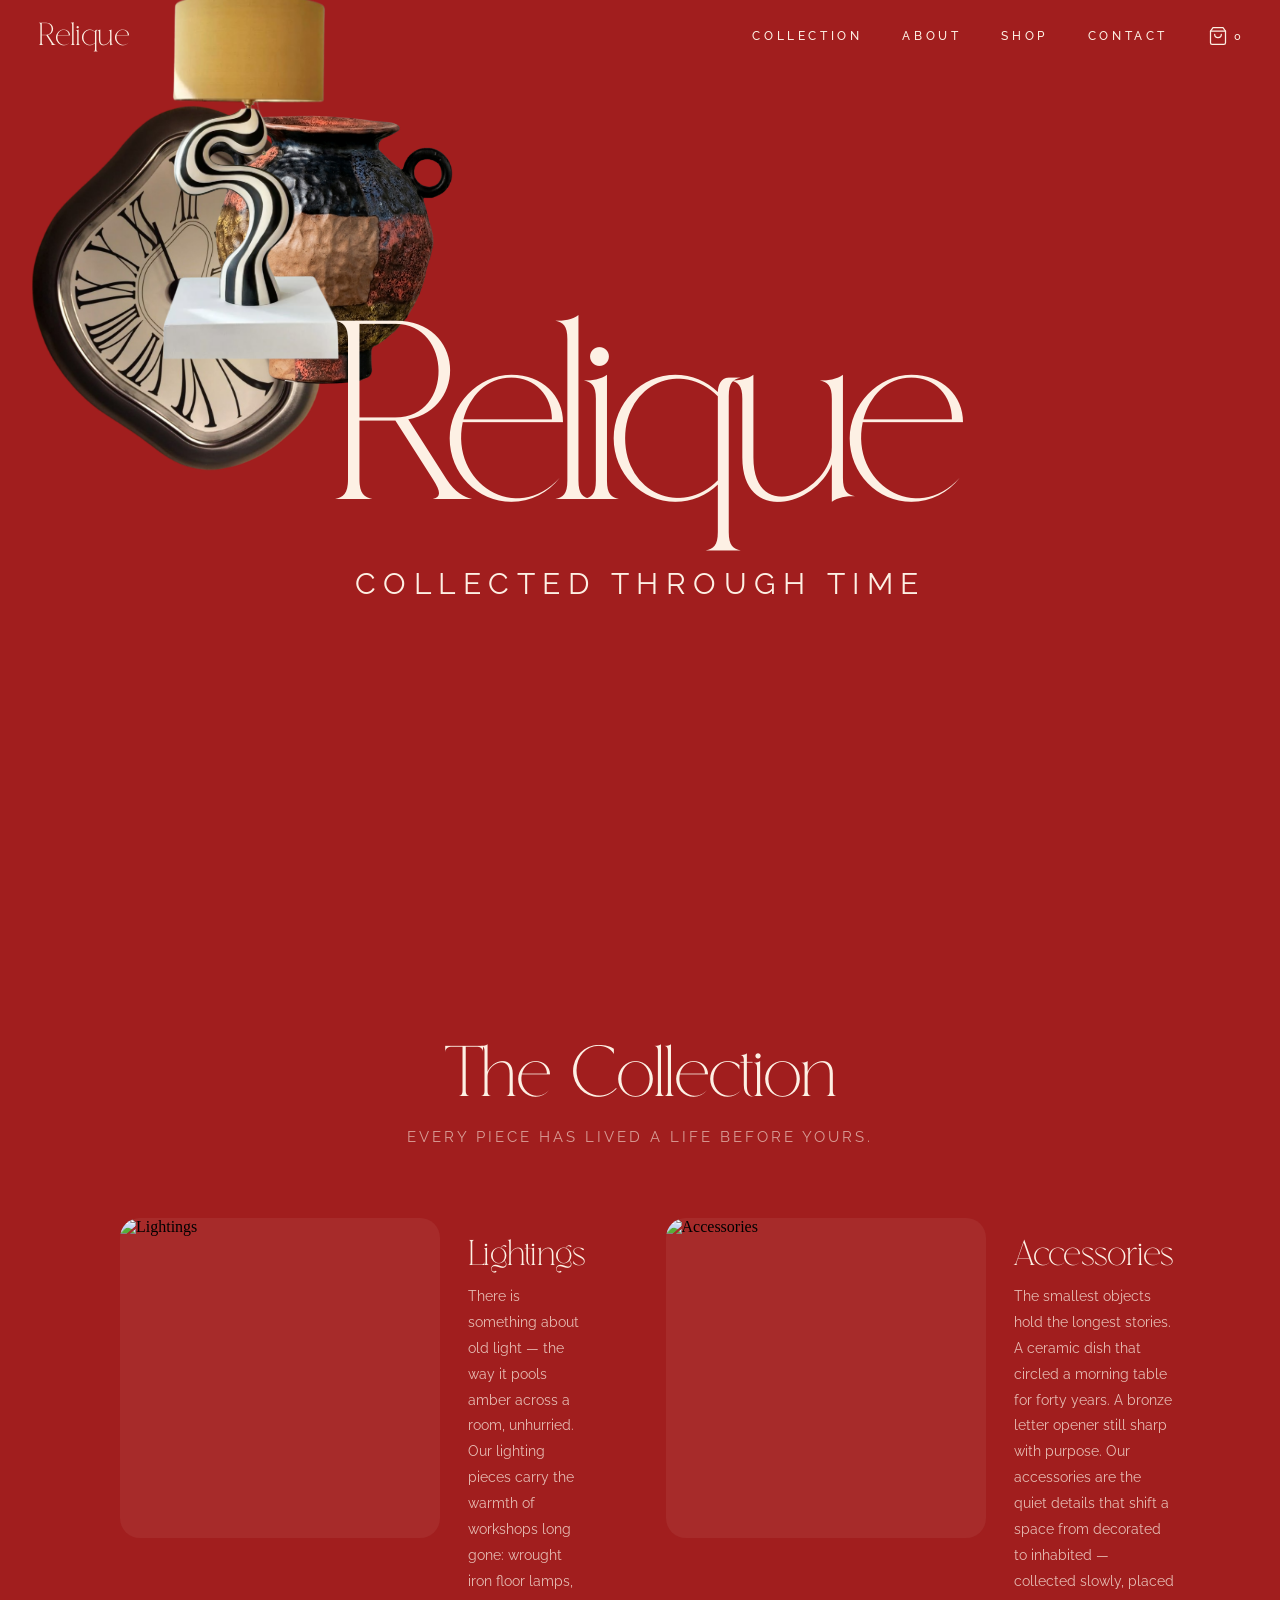
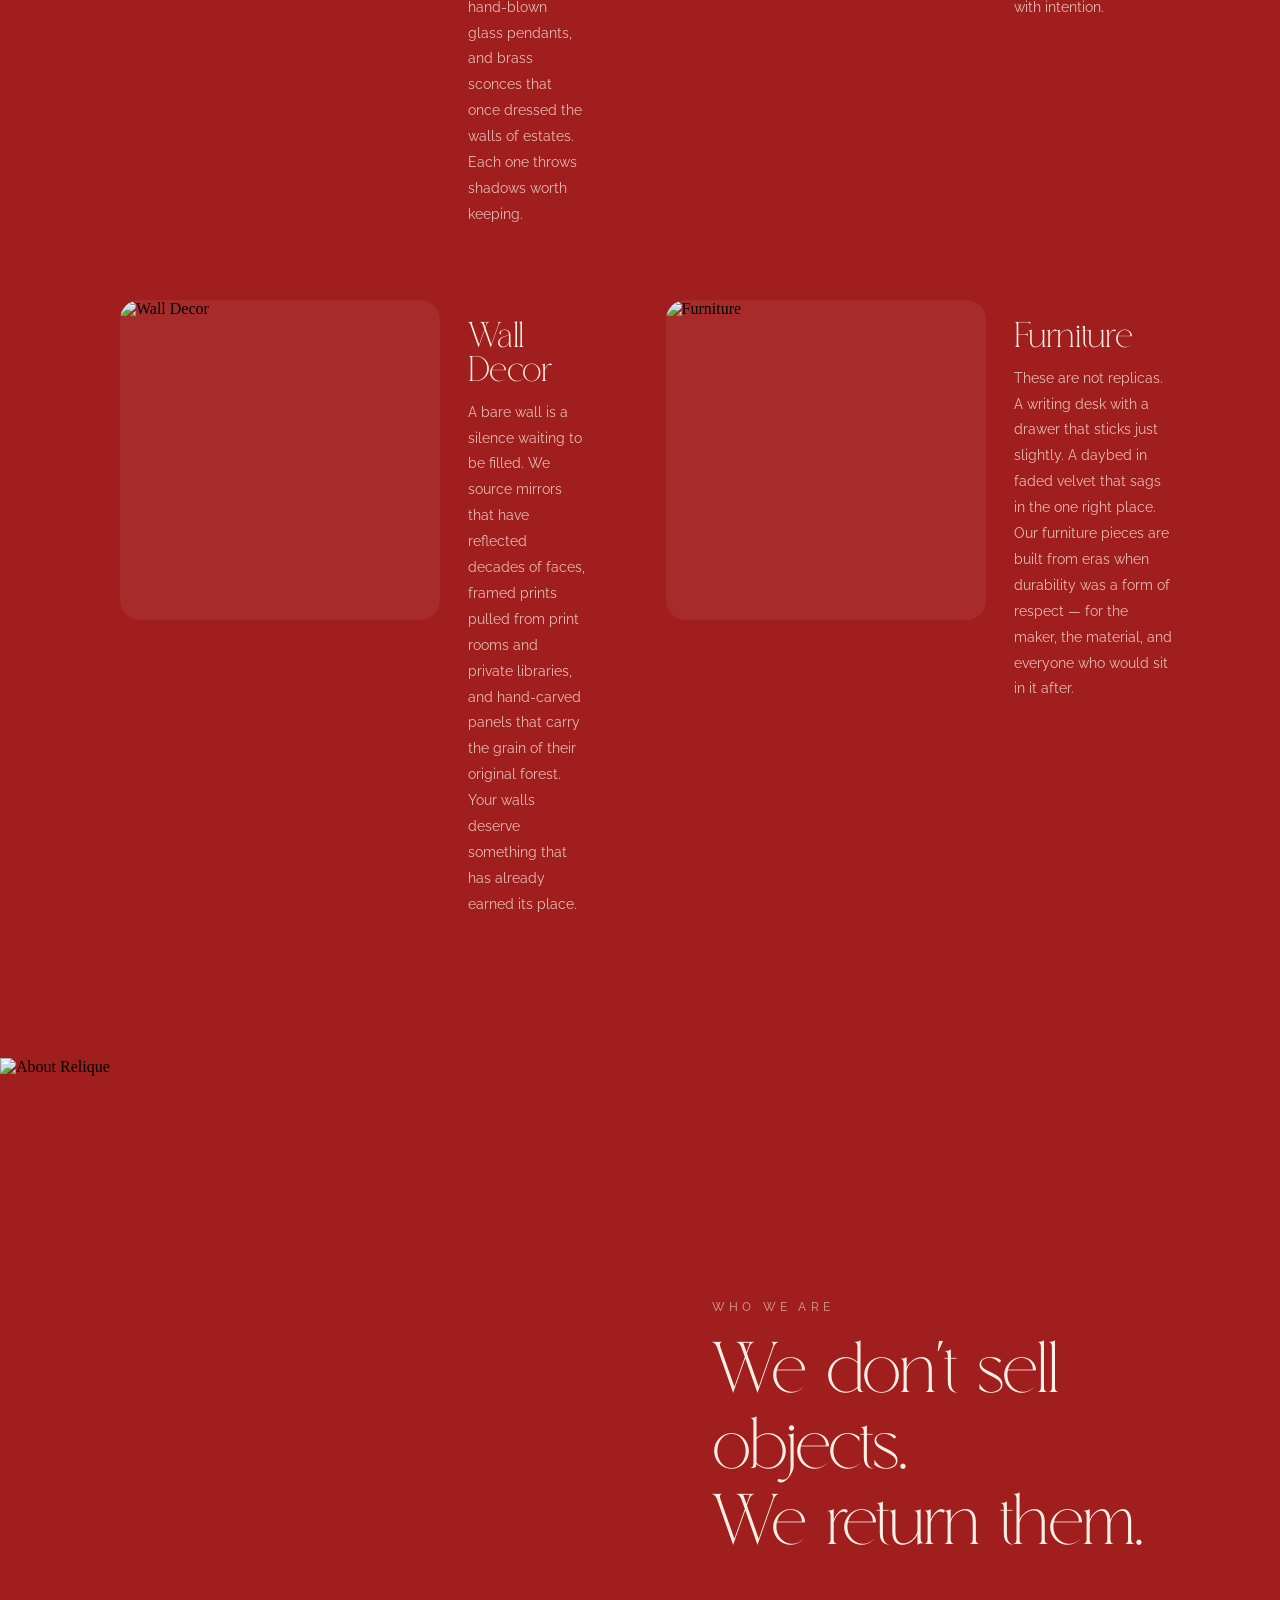
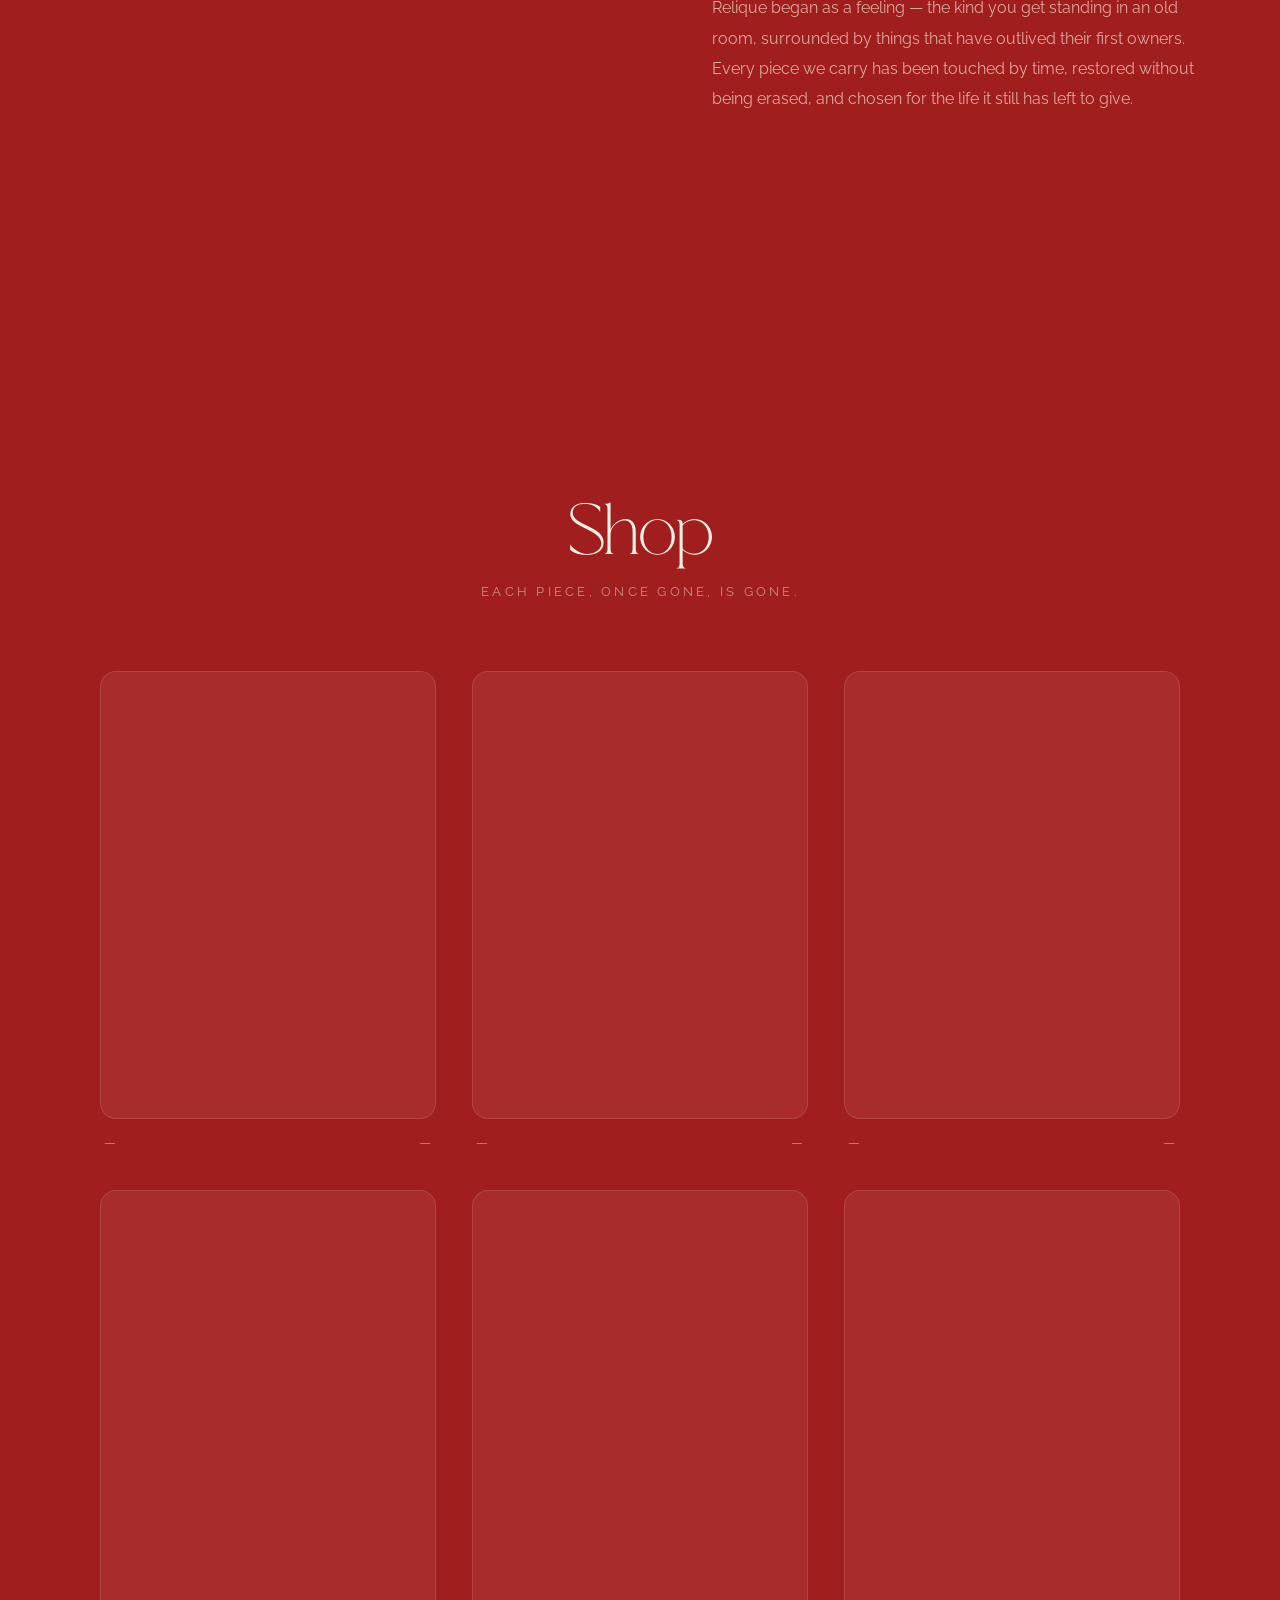
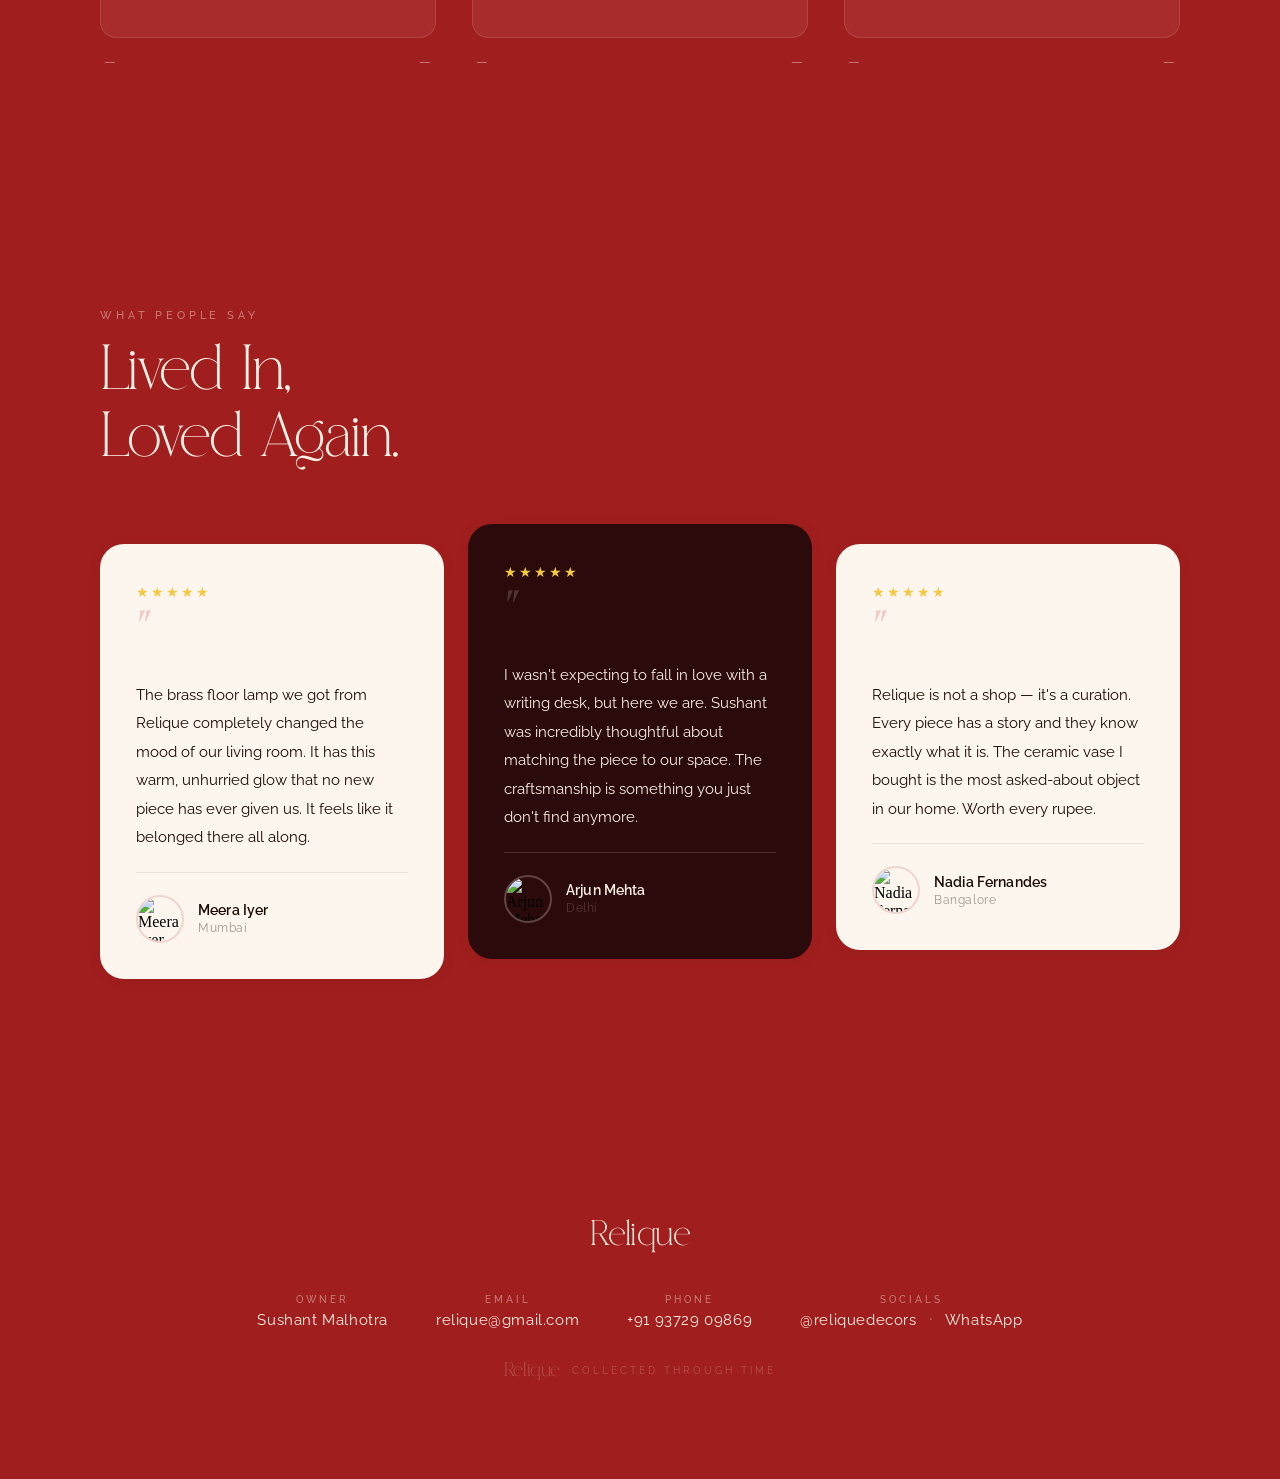
==== decorestore/index.html @ bae40513 "Initial commit of decorestore project Co-Authored-By: Claude Sonnet 5 <noreply@anthropic.com>" ====
<!DOCTYPE html>
<html lang="en">
<head>
  <meta charset="UTF-8">
  <meta name="viewport" content="width=device-width, initial-scale=1.0">
  <title>Relique</title>
  <link href="https://fonts.googleapis.com/css2?family=Raleway:wght@400;500&display=swap" rel="stylesheet">
  <link rel="stylesheet" href="style.css">
  <script>
    history.scrollRestoration = 'manual';
    if (window.location.hash) history.replaceState(null, '', window.location.pathname);
    window.scrollTo(0, 0);
  </script>
</head>
<body>

  <!-- Top Navigation -->
  <nav class="top-nav">
    <a href="#" class="logo">Relique</a>
    <div class="top-nav-links">
      <a href="#collection">Collection</a>
      <a href="#about">About</a>
      <a href="#shop">Shop</a>
      <a href="#contact">Contact</a>
      <button class="cart-btn" aria-label="Shopping cart">
        <svg xmlns="http://www.w3.org/2000/svg" width="20" height="20" viewBox="0 0 24 24" fill="none" stroke="currentColor" stroke-width="1.5" stroke-linecap="round" stroke-linejoin="round">
          <path d="M6 2 3 6v14a2 2 0 0 0 2 2h14a2 2 0 0 0 2-2V6l-3-4Z"/>
          <line x1="3" y1="6" x2="21" y2="6"/>
          <path d="M16 10a4 4 0 0 1-8 0"/>
        </svg>
        <span class="cart-count">0</span>
      </button>
    </div>
  </nav>

  <!-- Hero Section -->
  <section class="hero">
    <div class="brand">
      <div class="brand-name">Relique</div>
      <div class="brand-tagline">Collected Through Time</div>
    </div>

    <img class="item" id="clock" src="mainPageImages/clock.png" alt="Clock" style="width:400px;height:500px;">
    <img class="item" id="vase"  src="mainPageImages/vase.png"  alt="Vase"  style="width:650px;height:500px;">
    <img class="item" id="lamp"  src="mainPageImages/lamp.png"  alt="Lamp"  style="width:500px;height:500px;">
  </section>

  <!-- Collection Section -->
  <section id="collection" class="page-section collection-section">
    <div class="collection-header">
      <h2 class="collection-title">The Collection</h2>
      <p class="collection-sub">Every piece has lived a life before yours.</p>
    </div>
    <div class="collection-grid">

      <div class="category-card">
        <div class="category-img-wrap">
          <img src="https://i.pinimg.com/736x/79/ca/47/79ca47c3e73502b7cc6db01c1757d8ca.jpg " alt="Lightings">
        </div>
        <div class="category-info">
          <h3>Lightings</h3>
          <p>There is something about old light — the way it pools amber across a room, unhurried. Our lighting pieces carry the warmth of workshops long gone: wrought iron floor lamps, hand-blown glass pendants, and brass sconces that once dressed the walls of estates. Each one throws shadows worth keeping.</p>
        </div>
      </div>

      <div class="category-card">
        <div class="category-img-wrap">
          <img src="https://i.pinimg.com/736x/5a/46/32/5a463205676ae23ea298373b213f18f0.jpg" alt="Accessories">
        </div>
        <div class="category-info">
          <h3>Accessories</h3>
          <p>The smallest objects hold the longest stories. A ceramic dish that circled a morning table for forty years. A bronze letter opener still sharp with purpose. Our accessories are the quiet details that shift a space from decorated to inhabited — collected slowly, placed with intention.</p>
        </div>
      </div>

      <div class="category-card">
        <div class="category-img-wrap">
          <img src="https://i.pinimg.com/736x/16/ed/90/16ed903266204a012d22231d94a2f05d.jpg" alt="Wall Decor">
        </div>
        <div class="category-info">
          <h3>Wall Decor</h3>
          <p>A bare wall is a silence waiting to be filled. We source mirrors that have reflected decades of faces, framed prints pulled from print rooms and private libraries, and hand-carved panels that carry the grain of their original forest. Your walls deserve something that has already earned its place.</p>
        </div>
      </div>

      <div class="category-card">
        <div class="category-img-wrap">
          <img src="https://i.pinimg.com/736x/25/96/96/259696c60bc875c3ca4fcd7b3ec6cad7.jpg" alt="Furniture">
        </div>
        <div class="category-info">
          <h3>Furniture</h3>
          <p>These are not replicas. A writing desk with a drawer that sticks just slightly. A daybed in faded velvet that sags in the one right place. Our furniture pieces are built from eras when durability was a form of respect — for the maker, the material, and everyone who would sit in it after.</p>
        </div>
      </div>

    </div>
  </section>

  <!-- About Section -->
  <section id="about" class="page-section about-section">

    <div class="about-hero-img">
      <img src="https://i.pinimg.com/736x/84/92/12/8492121c4b93093a79e20e0bff1d7059.jpg" alt="About Relique">
    </div>

    <div class="about-content">
      <p class="about-eyebrow">Who We Are</p>
      <h2 class="about-headline">We don't sell objects.<br>We return them.</h2>
      <p class="about-body-text">Relique began as a feeling — the kind you get standing in an old room, surrounded by things that have outlived their first owners. Every piece we carry has been touched by time, restored without being erased, and chosen for the life it still has left to give.</p>
    </div>

  </section>
  <!-- Shop Section -->
  <section id="shop" class="page-section shop-section">

    <div class="shop-header">
      <h2 class="shop-title">Shop</h2>
      <p class="shop-sub">Each piece, once gone, is gone.</p>
    </div>

    <div class="shop-grid">
      <div class="shop-card">
        <div class="shop-img-slot"></div>
        <div class="shop-info">
          <span class="shop-item-name">—</span>
          <span class="shop-item-price">—</span>
        </div>
      </div>
      <div class="shop-card">
        <div class="shop-img-slot"></div>
        <div class="shop-info">
          <span class="shop-item-name">—</span>
          <span class="shop-item-price">—</span>
        </div>
      </div>
      <div class="shop-card">
        <div class="shop-img-slot"></div>
        <div class="shop-info">
          <span class="shop-item-name">—</span>
          <span class="shop-item-price">—</span>
        </div>
      </div>
      <div class="shop-card">
        <div class="shop-img-slot"></div>
        <div class="shop-info">
          <span class="shop-item-name">—</span>
          <span class="shop-item-price">—</span>
        </div>
      </div>
      <div class="shop-card">
        <div class="shop-img-slot"></div>
        <div class="shop-info">
          <span class="shop-item-name">—</span>
          <span class="shop-item-price">—</span>
        </div>
      </div>
      <div class="shop-card">
        <div class="shop-img-slot"></div>
        <div class="shop-info">
          <span class="shop-item-name">—</span>
          <span class="shop-item-price">—</span>
        </div>
      </div>
    </div>

  </section>
  <!-- Testimonials Section -->
  <section id="testimonials" class="page-section testimonials-section">

    <div class="testimonials-header">
      <p class="testimonials-eyebrow">What People Say</p>
      <h2 class="testimonials-title">Lived In,<br>Loved Again.</h2>
    </div>

    <div class="testimonials-grid">

      <article class="testimonial-card">
        <div class="testimonial-stars">★★★★★</div>
        <span class="testimonial-mark">"</span>
        <p class="testimonial-quote">The brass floor lamp we got from Relique completely changed the mood of our living room. It has this warm, unhurried glow that no new piece has ever given us. It feels like it belonged there all along.</p>
        <div class="testimonial-author">
          <img class="testimonial-avatar" src="https://i.pravatar.cc/150?img=47" alt="Meera Iyer">
          <div class="testimonial-info">
            <span class="testimonial-name">Meera Iyer</span>
            <span class="testimonial-location">Mumbai</span>
          </div>
        </div>
      </article>

      <article class="testimonial-card testimonial-card--featured">
        <div class="testimonial-stars">★★★★★</div>
        <span class="testimonial-mark">"</span>
        <p class="testimonial-quote">I wasn't expecting to fall in love with a writing desk, but here we are. Sushant was incredibly thoughtful about matching the piece to our space. The craftsmanship is something you just don't find anymore.</p>
        <div class="testimonial-author">
          <img class="testimonial-avatar" src="https://i.pravatar.cc/150?img=12" alt="Arjun Mehta">
          <div class="testimonial-info">
            <span class="testimonial-name">Arjun Mehta</span>
            <span class="testimonial-location">Delhi</span>
          </div>
        </div>
      </article>

      <article class="testimonial-card">
        <div class="testimonial-stars">★★★★★</div>
        <span class="testimonial-mark">"</span>
        <p class="testimonial-quote">Relique is not a shop — it's a curation. Every piece has a story and they know exactly what it is. The ceramic vase I bought is the most asked-about object in our home. Worth every rupee.</p>
        <div class="testimonial-author">
          <img class="testimonial-avatar" src="https://i.pravatar.cc/150?img=32" alt="Nadia Fernandes">
          <div class="testimonial-info">
            <span class="testimonial-name">Nadia Fernandes</span>
            <span class="testimonial-location">Bangalore</span>
          </div>
        </div>
      </article>

    </div>

  </section>

  <!-- Contact Section -->
  <section id="contact" class="page-section contact-section">

    <div class="contact-top">
      <p class="contact-eyebrow">Get in Touch</p>
      <h2 class="contact-headline">Let's find you<br>something enduring.</h2>
    </div>

    <a href="#" class="logo logo--dark">Relique</a>

    <div class="contact-details">

      <div class="contact-block">
        <span class="contact-label">Owner</span>
        <span class="contact-value">Sushant Malhotra</span>
      </div>

      <div class="contact-block">
        <span class="contact-label">Email</span>
        <a class="contact-value contact-link" href="mailto:relique@gmail.com">relique@gmail.com</a>
      </div>

      <div class="contact-block">
        <span class="contact-label">Phone</span>
        <a class="contact-value contact-link" href="tel:+919372909869">+91 93729 09869</a>
      </div>

      <div class="contact-block">
        <span class="contact-label">Socials</span>
        <div class="contact-socials">
          <a class="contact-value contact-link" href="https://instagram.com/reliquedecors" target="_blank">@reliquedecors</a>
          <span class="contact-dot">·</span>
          <a class="contact-value contact-link" href="https://wa.me/9372909869" target="_blank">WhatsApp</a>
        </div>
      </div>

    </div>

    <div class="contact-footer">
      <span class="contact-footer-name">Relique</span>
      <span class="contact-footer-tag">Collected Through Time</span>
    </div>

  </section>

  <script src="https://cdnjs.cloudflare.com/ajax/libs/gsap/3.12.5/gsap.min.js"></script>
  <script src="https://cdnjs.cloudflare.com/ajax/libs/gsap/3.12.5/Draggable.min.js"></script>
  <script src="https://cdnjs.cloudflare.com/ajax/libs/gsap/3.12.5/ScrollTrigger.min.js"></script>
  <script src="script.js"></script>
</body>
</html>
---- decorestore/style.css ----
@font-face {
  font-family: 'Arches';
  src: url('mainPageImages/arches-font/arches.otf') format('opentype');
  font-weight: 100 900;
  font-style: normal;
}

* { margin: 0; padding: 0; box-sizing: border-box; }

/* ── Scrollbar ── */
::-webkit-scrollbar {
  width: 6px;
}

::-webkit-scrollbar-track {
  background: #1a0a02;
}

::-webkit-scrollbar-thumb {
  background: #a11e1e;
  border-radius: 100px;
}

::-webkit-scrollbar-thumb:hover {
  background: #fdf0e4;
}

/* Firefox */
* {
  scrollbar-width: thin;
  scrollbar-color: #a11e1e #1a0a02;
}

body {
  background-color: #a11e1e;
  width: 100vw;
  overflow-x: hidden;
}

/* Hero — full screen, clips the floating PNGs */
.hero {
  position: relative;
  width: 100vw;
  height: 100vh;
  overflow: hidden;
}

.item {
  position: absolute;
  object-fit: cover;
  cursor: grab;
  user-select: none;
  z-index: 1;
}

.item:active { cursor: grabbing; }

.brand {
  position: absolute;
  top: 50%;
  left: 50%;
  transform: translate(-50%, -50%);
  text-align: center;
  pointer-events: none;
  z-index: 9999;
}

.brand-name {
  font-family: 'Arches', serif;
  font-weight: 700;
  font-size: 256px;
  color: #fdf0e4;
  letter-spacing: -0.07em;
  line-height: 1;
}

.brand-tagline {
  font-family: 'Raleway', sans-serif;
  font-weight: 400;
  font-size: 30px;
  color: #fdf0e4;
  letter-spacing: 0.25em;
  text-transform: uppercase;
  margin-top: 10px;
}

/* ── Logo wordmark ── */
.logo {
  font-family: 'Arches', serif;
  font-weight: 400;
  font-size: clamp(22px, 2.5vw, 38px);
  letter-spacing: -0.02em;
  text-decoration: none;
  color: #fdf0e4;
  line-height: 1;
  transition: opacity 0.2s;
}

.logo:hover { opacity: 0.6; }

.logo--dark {
  color: #fdf0e4;
  font-size: clamp(22px, 2.8vw, 40px);
  margin-bottom: 8px;
  display: inline-block;
}

.top-nav {
  position: fixed;
  top: 0;
  left: 0;
  width: 100%;
  display: flex;
  align-items: center;
  justify-content: space-between;
  padding: 20px clamp(20px, 3vw, 52px);
  z-index: 99999;
}

.top-nav-links {
  display: flex;
  align-items: center;
  gap: 40px;
}

.top-nav-links a {
  font-family: 'Raleway', sans-serif;
  font-weight: 500;
  font-size: 12px;
  letter-spacing: 0.3em;
  text-transform: uppercase;
  color: #fdf0e4;
  text-decoration: none;
  transition: opacity 0.2s;
}

.top-nav-links a:hover { opacity: 0.5; }

.cart-btn {
  background: none;
  border: none;
  cursor: pointer;
  color: #fdf0e4;
  display: flex;
  align-items: center;
  gap: 6px;
  padding: 0;
  position: relative;
  transition: opacity 0.2s;
}

.cart-btn:hover { opacity: 0.5; }

.cart-count {
  font-family: 'Raleway', sans-serif;
  font-size: 11px;
  font-weight: 500;
  color: #fdf0e4;
  letter-spacing: 0.05em;
}

.page-section {
  width: 100vw;
  min-height: 100vh;
  background-color: #a11e1e;
}

/* ── Shop ── */
.shop-section {
  padding: 140px 100px 120px;
}

.shop-header {
  text-align: center;
  margin-bottom: 72px;
}

.shop-title {
  font-family: 'Arches', serif;
  font-weight: 400;
  font-size: 72px;
  color: #fdf0e4;
  letter-spacing: -0.03em;
  line-height: 1;
}

.shop-sub {
  font-family: 'Raleway', sans-serif;
  font-weight: 400;
  font-size: 13px;
  letter-spacing: 0.25em;
  text-transform: uppercase;
  color: #fdf0e4;
  opacity: 0.5;
  margin-top: 14px;
}

.shop-grid {
  display: grid;
  grid-template-columns: repeat(3, 1fr);
  gap: 40px 36px;
  max-width: 1200px;
  margin: 0 auto;
}

.shop-card {
  display: flex;
  flex-direction: column;
  gap: 16px;
  cursor: pointer;
}

.shop-img-slot {
  width: 100%;
  aspect-ratio: 3 / 4;
  background-color: rgba(253, 240, 228, 0.07);
  border-radius: 16px;
  border: 1px solid rgba(253, 240, 228, 0.12);
  transition: background-color 0.3s ease;
}

.shop-card:hover .shop-img-slot {
  background-color: rgba(253, 240, 228, 0.12);
}

.shop-info {
  display: flex;
  justify-content: space-between;
  align-items: center;
  padding: 0 4px;
}

.shop-item-name,
.shop-item-price {
  font-family: 'Raleway', sans-serif;
  font-weight: 400;
  font-size: 13px;
  letter-spacing: 0.1em;
  color: #fdf0e4;
  opacity: 0.5;
}

/* ── Testimonials ── */
.testimonials-section {
  padding: 120px 100px 140px;
  background-color: #a11e1e;
}

.testimonials-header {
  margin-bottom: 72px;
}

.testimonials-eyebrow {
  font-family: 'Raleway', sans-serif;
  font-weight: 500;
  font-size: 11px;
  letter-spacing: 0.35em;
  text-transform: uppercase;
  color: #fdf0e4;
  opacity: 0.45;
  margin-bottom: 16px;
}

.testimonials-title {
  font-family: 'Arches', serif;
  font-weight: 400;
  font-size: 64px;
  color: #fdf0e4;
  letter-spacing: -0.03em;
  line-height: 1.05;
}

.testimonials-grid {
  display: grid;
  grid-template-columns: repeat(3, 1fr);
  gap: 24px;
  max-width: 1280px;
  align-items: start;
}

.testimonial-card {
  background: #fdf6ee;
  border-radius: 24px;
  padding: 40px 36px 36px;
  display: flex;
  flex-direction: column;
  gap: 20px;
  position: relative;
  overflow: hidden;
  transition: transform 0.35s ease, box-shadow 0.35s ease;
  box-shadow: 0 2px 16px rgba(26, 10, 2, 0.06);
}

.testimonial-card:hover {
  transform: translateY(-6px);
  box-shadow: 0 16px 40px rgba(26, 10, 2, 0.12);
}

/* Featured center card */
.testimonial-card--featured {
  background: #2a0a0a;
  margin-top: -20px;
}

.testimonial-card--featured .testimonial-mark,
.testimonial-card--featured .testimonial-quote,
.testimonial-card--featured .testimonial-name {
  color: #fdf0e4;
}

.testimonial-card--featured .testimonial-stars {
  color: #f5c842;
}

.testimonial-card--featured .testimonial-location {
  color: rgba(253, 240, 228, 0.5);
}

.testimonial-card--featured .testimonial-author {
  border-top-color: rgba(253, 240, 228, 0.15);
}

.testimonial-card--featured .testimonial-avatar {
  border-color: rgba(253, 240, 228, 0.25);
}

.testimonial-stars {
  font-size: 14px;
  color: #f5c842;
  letter-spacing: 2px;
}

.testimonial-mark {
  font-family: 'Arches', serif;
  font-size: 80px;
  line-height: 0.6;
  color: #a11e1e;
  opacity: 0.18;
  display: block;
  margin-bottom: -8px;
}

.testimonial-quote {
  font-family: 'Raleway', sans-serif;
  font-size: 15px;
  font-weight: 400;
  line-height: 1.9;
  color: #1a0a02;
}

.testimonial-author {
  display: flex;
  align-items: center;
  gap: 14px;
  padding-top: 22px;
  border-top: 1px solid rgba(26, 10, 2, 0.08);
  margin-top: auto;
}

.testimonial-avatar {
  width: 48px;
  height: 48px;
  border-radius: 50%;
  object-fit: cover;
  flex-shrink: 0;
  border: 2px solid rgba(161, 30, 30, 0.15);
}

.testimonial-info {
  display: flex;
  flex-direction: column;
  gap: 3px;
}

.testimonial-name {
  font-family: 'Raleway', sans-serif;
  font-size: 14px;
  font-weight: 600;
  color: #1a0a02;
  letter-spacing: 0.01em;
}

.testimonial-location {
  font-family: 'Raleway', sans-serif;
  font-size: 12px;
  color: #1a0a02;
  opacity: 0.4;
  letter-spacing: 0.05em;
}

/* ── Contact ── */
.contact-section {
  display: flex;
  flex-direction: column;
  align-items: center;
  justify-content: center;
  min-height: 40vh;
  background-color: #a11e1e;
  padding: 60px 40px;
  text-align: center;
  gap: 32px;
}

.contact-top { display: none; }

.contact-details {
  display: flex;
  flex-direction: row;
  gap: 48px;
  flex-wrap: wrap;
  justify-content: center;
  align-items: center;
}

.contact-block {
  display: flex;
  flex-direction: column;
  align-items: center;
  gap: 6px;
}

.contact-label {
  font-family: 'Raleway', sans-serif;
  font-size: 10px;
  font-weight: 500;
  letter-spacing: 0.3em;
  text-transform: uppercase;
  color: #fdf0e4;
  opacity: 0.45;
}

.contact-value {
  font-family: 'Raleway', sans-serif;
  font-size: 15px;
  font-weight: 400;
  color: #fdf0e4;
  letter-spacing: 0.04em;
}

.contact-link {
  text-decoration: none;
  transition: opacity 0.2s;
}

.contact-link:hover { opacity: 0.5; }

.contact-socials {
  display: flex;
  align-items: center;
  gap: 12px;
}

.contact-dot {
  color: #fdf0e4;
  opacity: 0.3;
}

.contact-footer {
  display: flex;
  align-items: center;
  gap: 12px;
  opacity: 0.25;
}

.contact-footer-name {
  font-family: 'Arches', serif;
  font-size: 20px;
  font-weight: 400;
  color: #fdf0e4;
  letter-spacing: -0.02em;
}

.contact-footer-tag {
  font-family: 'Raleway', sans-serif;
  font-size: 10px;
  letter-spacing: 0.3em;
  text-transform: uppercase;
  color: #fdf0e4;
}

/* ── Collection ── */
.collection-section {
  padding: 140px 120px 140px;
}

.collection-header {
  text-align: center;
  margin-bottom: 72px;
}

.collection-title {
  font-family: 'Arches', serif;
  font-weight: 400;
  font-size: 72px;
  color: #fdf0e4;
  letter-spacing: -0.03em;
  line-height: 1;
}

.collection-sub {
  font-family: 'Raleway', sans-serif;
  font-weight: 400;
  font-size: 15px;
  color: #fdf0e4;
  opacity: 0.6;
  letter-spacing: 0.2em;
  text-transform: uppercase;
  margin-top: 16px;
}

.collection-grid {
  display: grid;
  grid-template-columns: 1fr 1fr;
  gap: 72px 80px;
  max-width: 1280px;
  margin: 0 auto;
}

.category-card {
  display: flex;
  flex-direction: row;
  align-items: flex-start;
  gap: 28px;
}

.category-img-wrap {
  width: 320px;
  height: 320px;
  overflow: hidden;
  border-radius: 20px;
  flex-shrink: 0;
  background-color: rgba(253, 240, 228, 0.06);
}

.category-img-wrap img {
  width: 100%;
  height: 100%;
  object-fit: contain;
  display: block;
  transition: transform 0.6s ease;
}

.category-card:hover .category-img-wrap img {
  transform: scale(1.04);
}

.category-info {
  padding-top: 20px;
}

.category-info h3 {
  font-family: 'Arches', serif;
  font-weight: 400;
  font-size: 36px;
  color: #fdf0e4;
  letter-spacing: -0.02em;
  margin-bottom: 12px;
}

.category-info p {
  font-family: 'Raleway', sans-serif;
  font-weight: 400;
  font-size: 14px;
  line-height: 1.85;
  color: #fdf0e4;
  opacity: 0.75;
}

/* ── About ── */
.about-section {
  display: flex;
  flex-direction: row;
  align-items: stretch;
  background-color: #a11e1e;
  min-height: 100vh;
  padding: 0;
}

.about-hero-img {
  width: 50%;
  flex-shrink: 0;
  overflow: hidden;
}

.about-hero-img img {
  width: 100%;
  height: 100%;
  object-fit: contain;
  object-position: center;
  display: block;
}

.about-content {
  flex: 1;
  display: flex;
  flex-direction: column;
  justify-content: center;
  padding: 80px 80px 80px 72px;
}

.about-eyebrow {
  font-family: 'Raleway', sans-serif;
  font-weight: 500;
  font-size: 12px;
  letter-spacing: 0.35em;
  text-transform: uppercase;
  color: #fdf0e4;
  opacity: 0.5;
  margin-bottom: 20px;
}

.about-headline {
  font-family: 'Arches', serif;
  font-weight: 400;
  font-size: 72px;
  color: #fdf0e4;
  letter-spacing: -0.03em;
  line-height: 1.05;
  margin-bottom: 32px;
}

.about-body-text {
  font-family: 'Raleway', sans-serif;
  font-weight: 400;
  font-size: 16px;
  line-height: 1.9;
  color: #fdf0e4;
  opacity: 0.65;
}
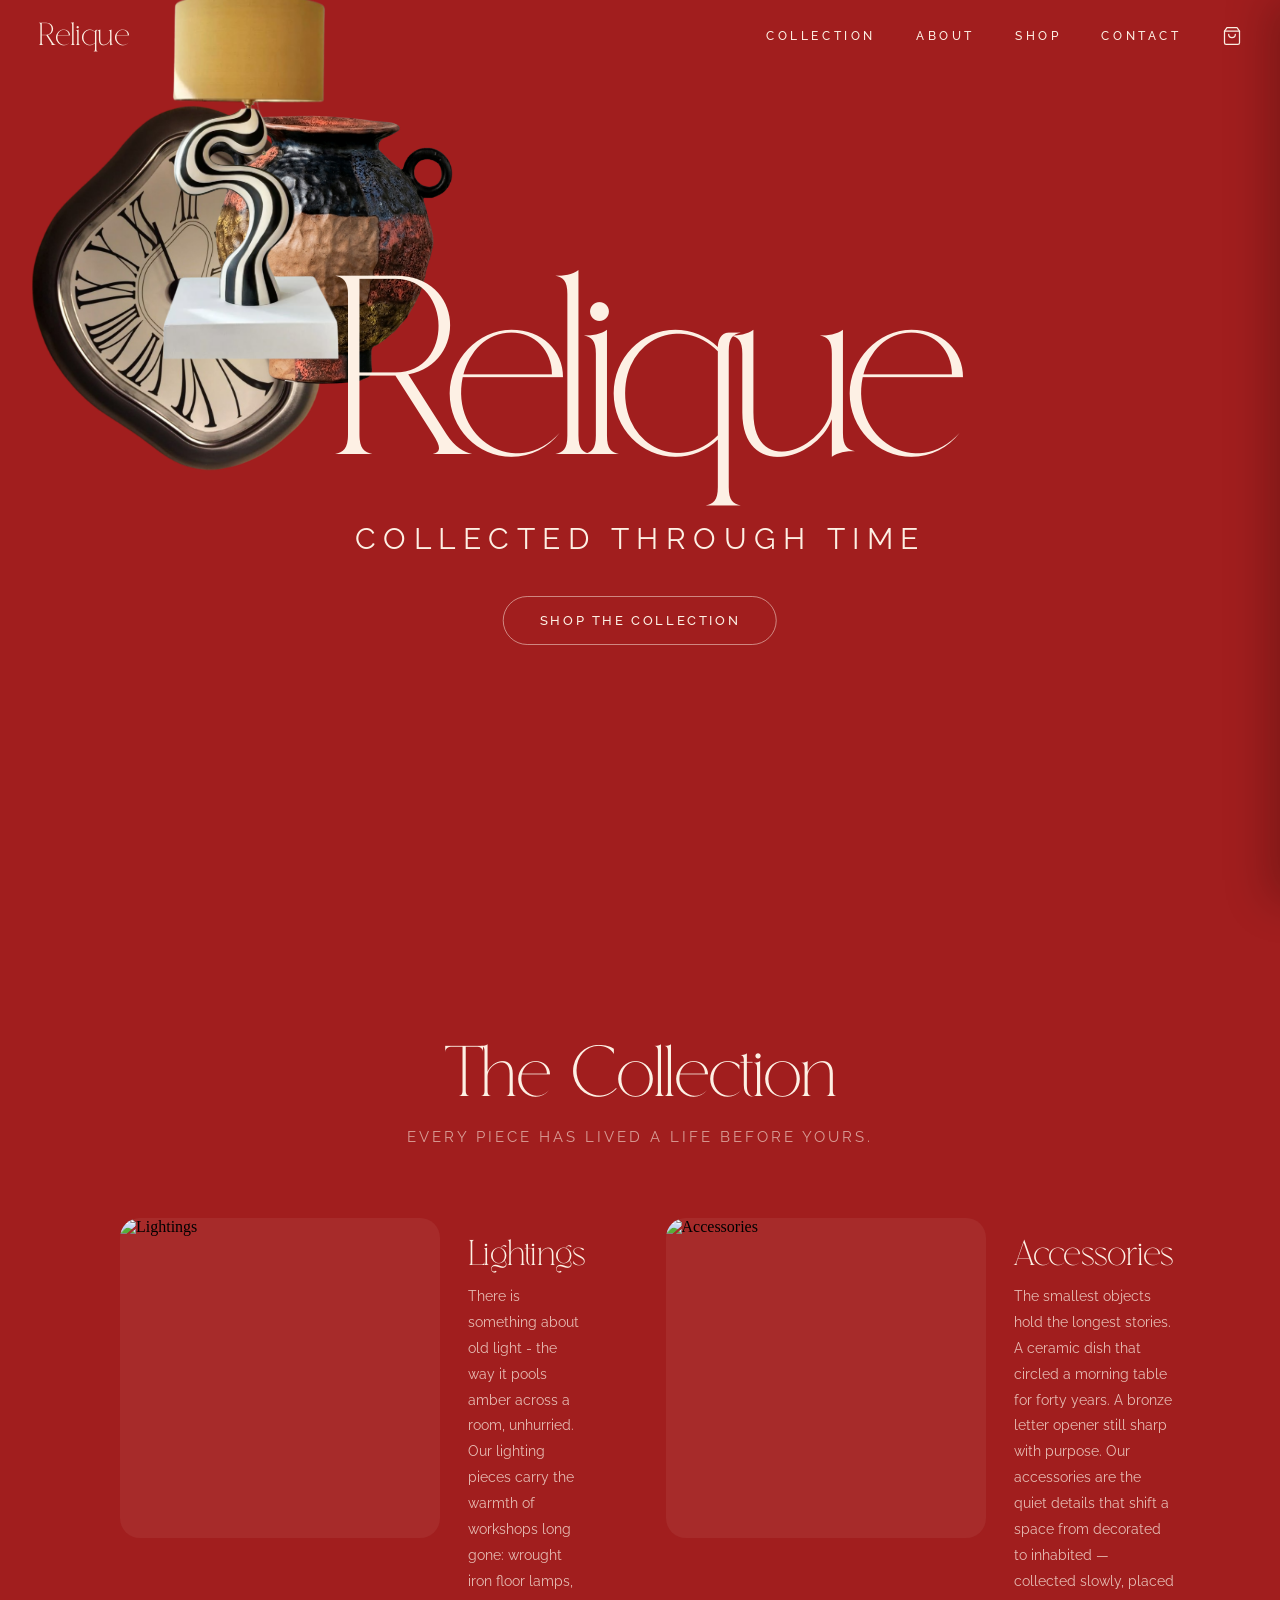
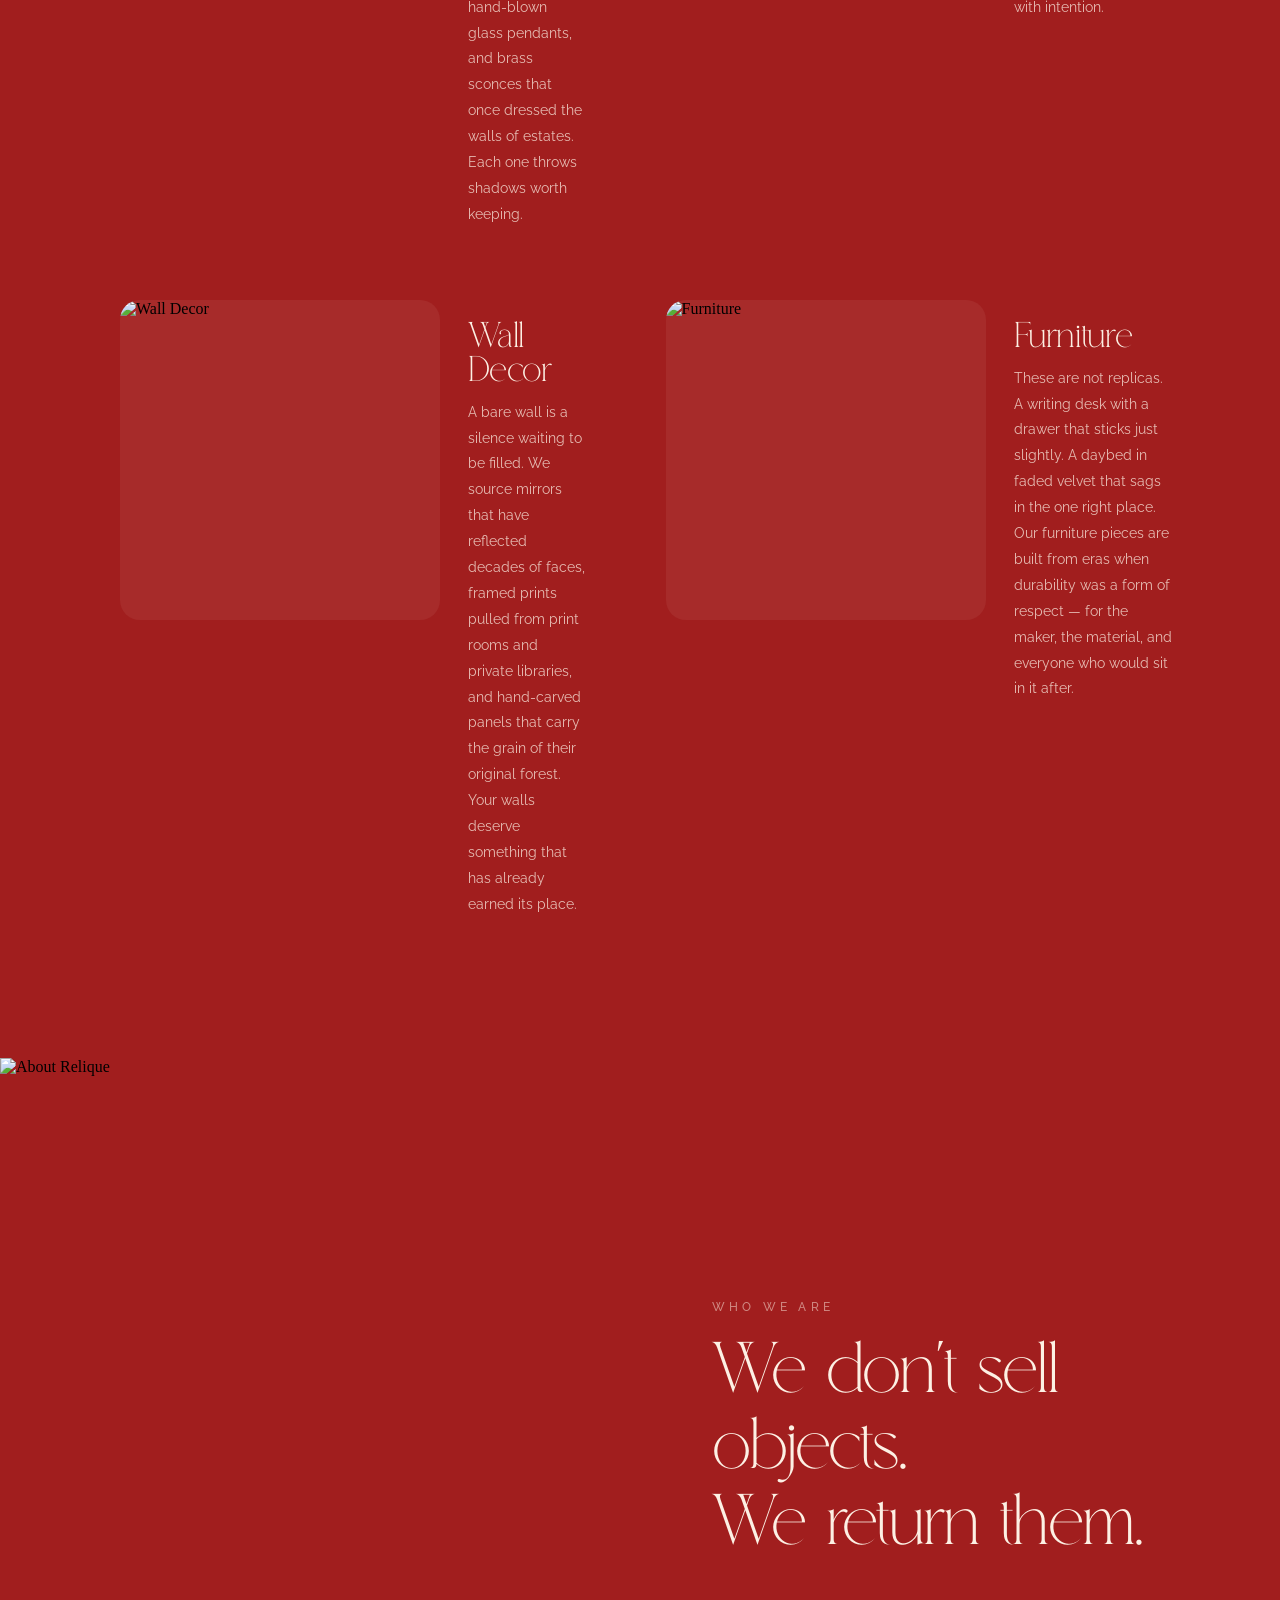
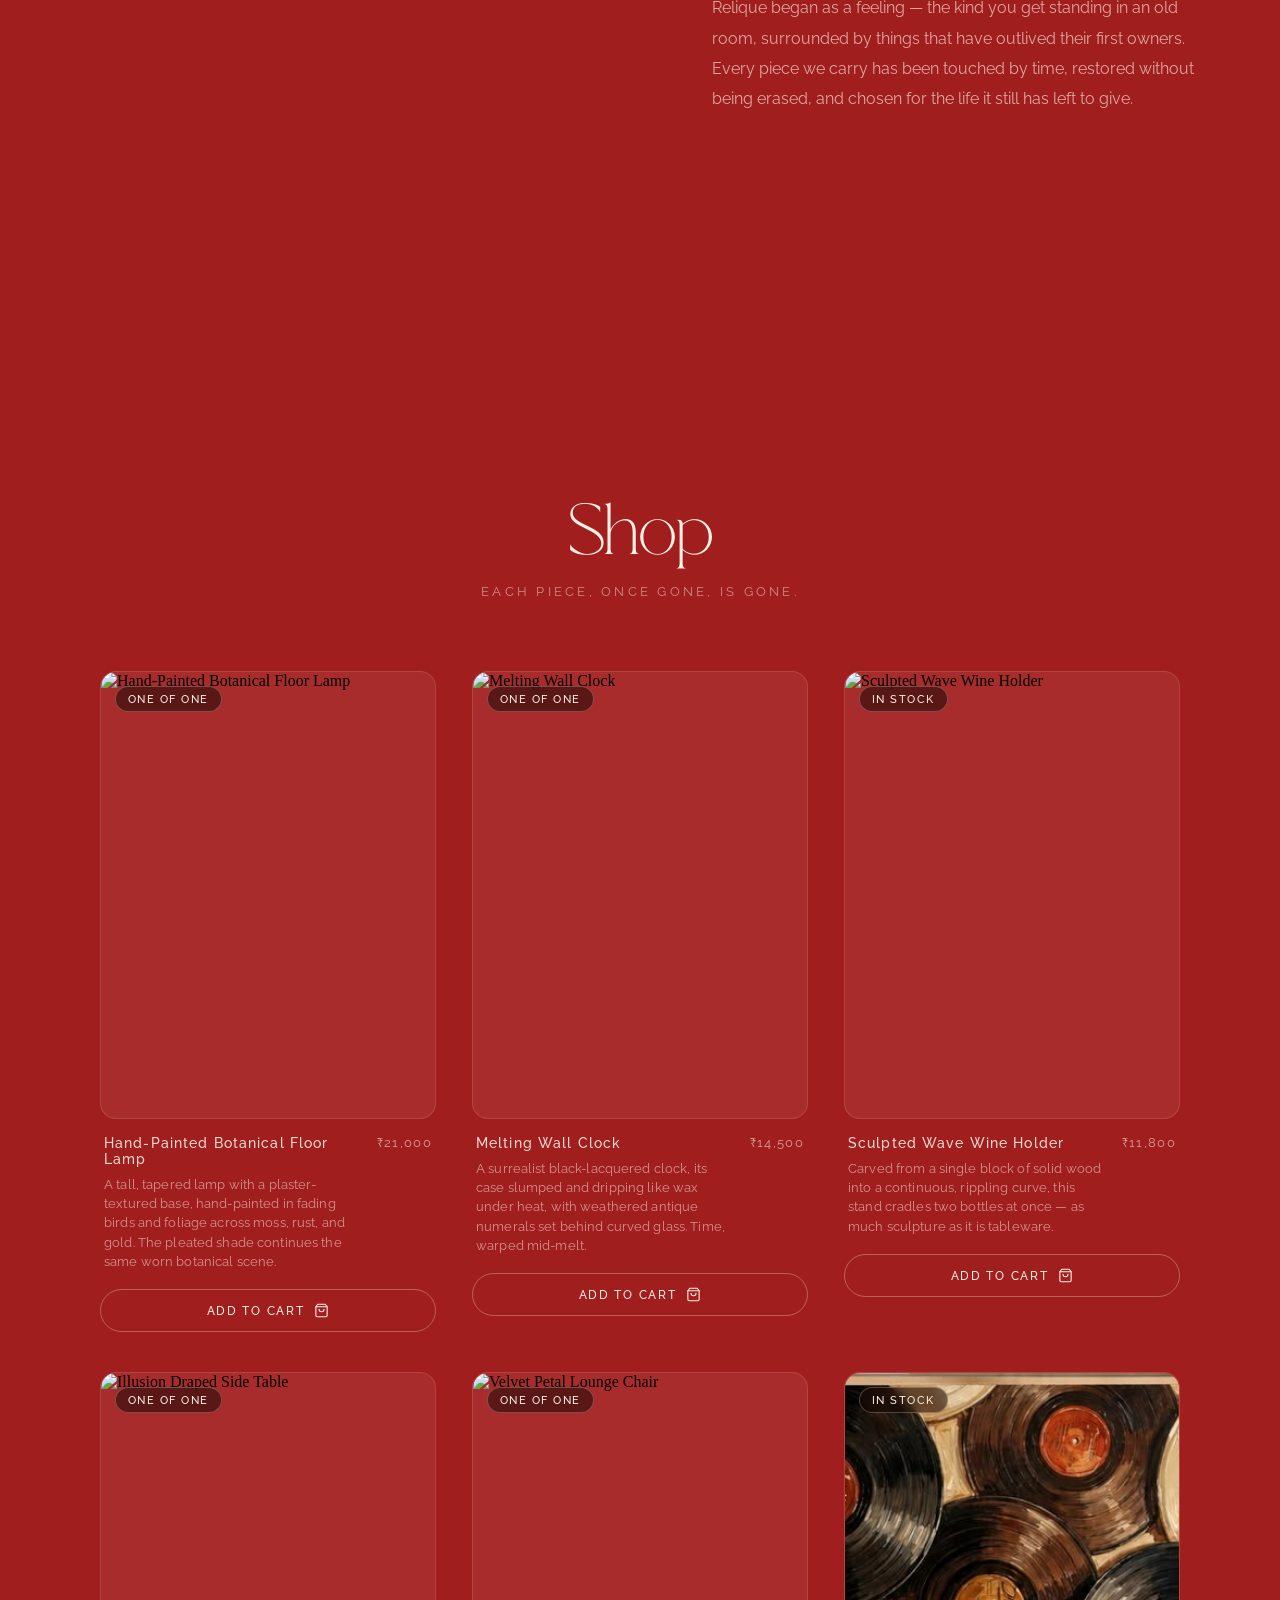
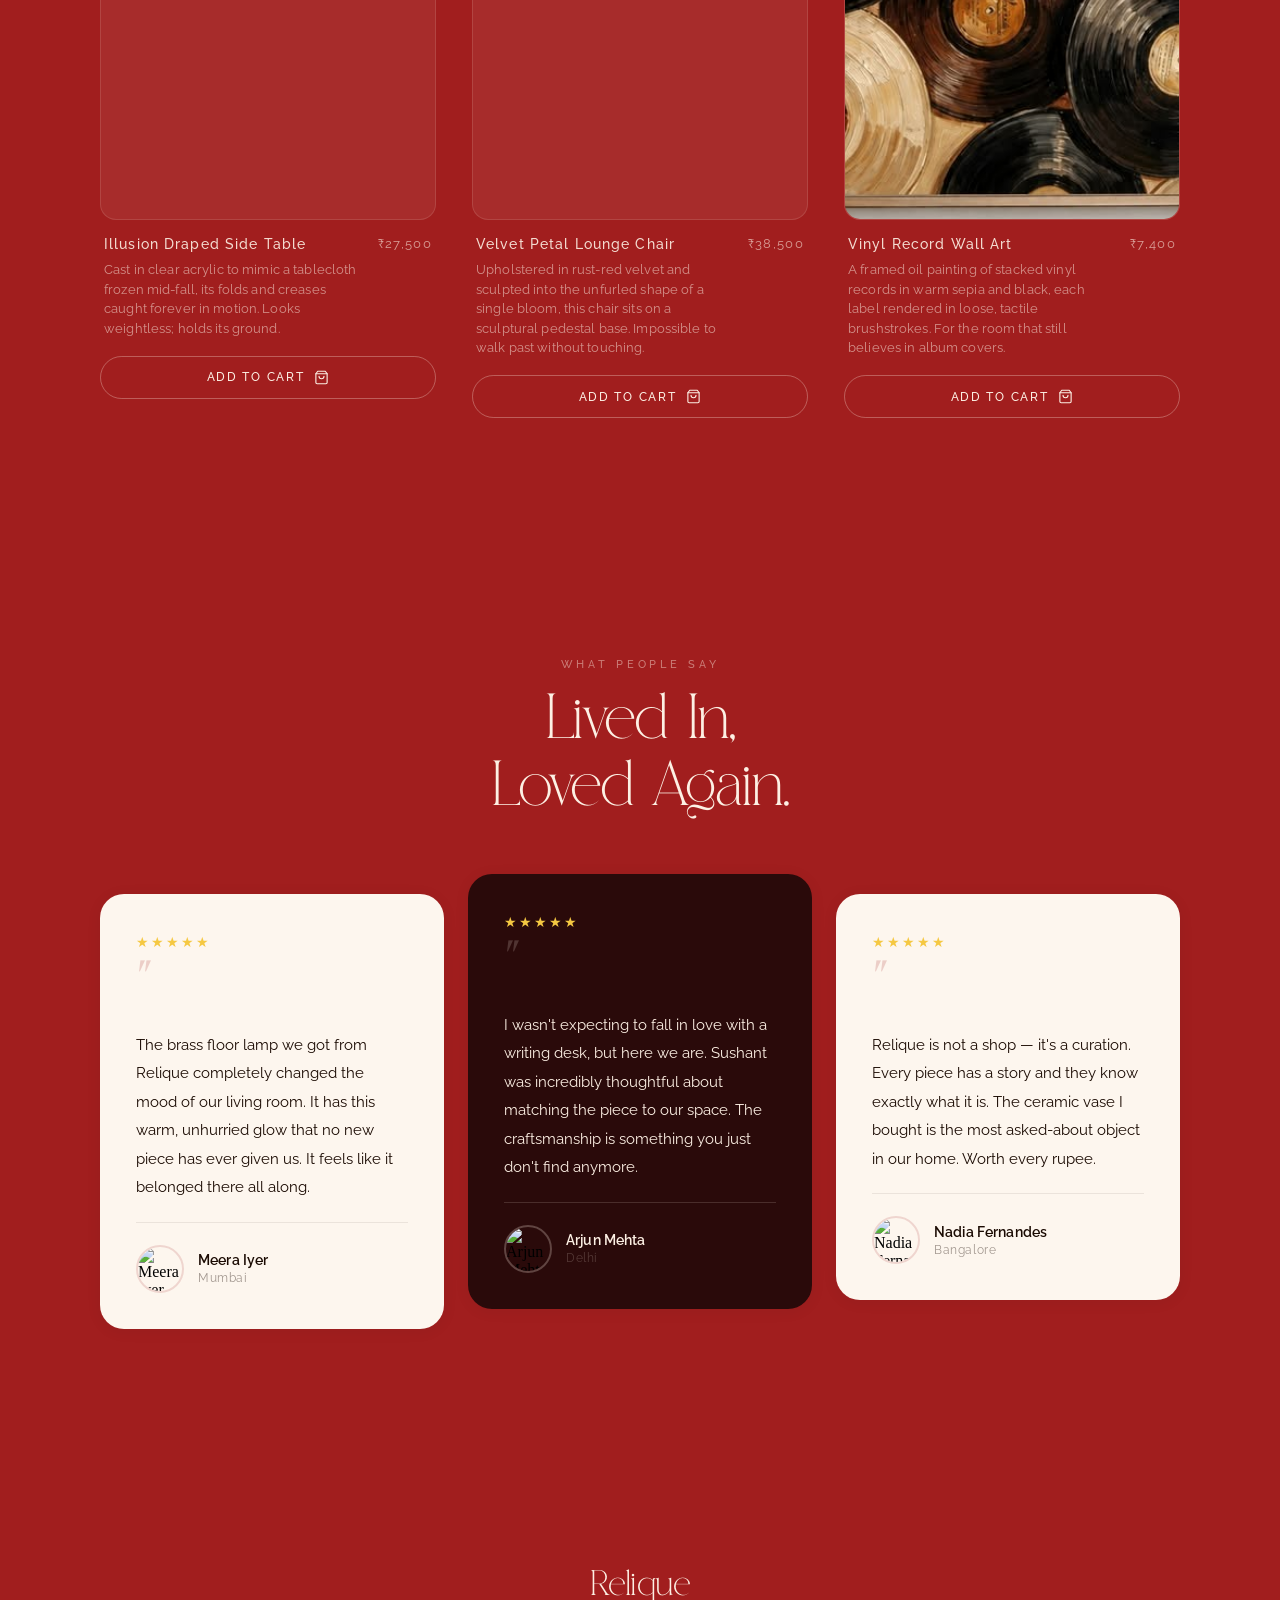
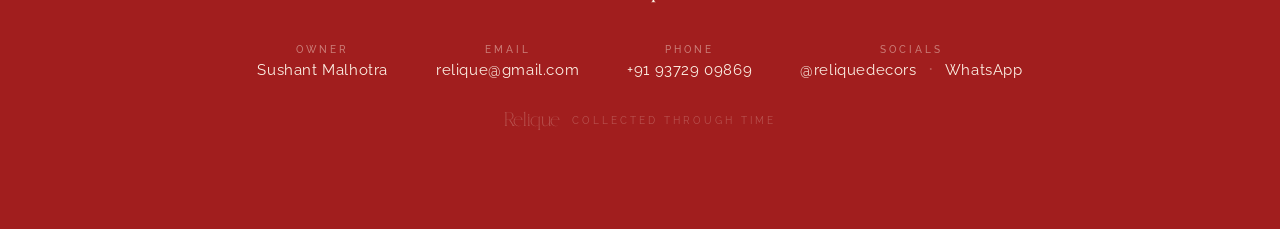
==== commit 5c236692: "Add shop cart, mobile responsiveness, and hero/nav polish - Build out the shop section with product " ====
--- a/decorestore/index.html
+++ b/decorestore/index.html
@@ -9,7 +9,7 @@
   <script>
     history.scrollRestoration = 'manual';
     if (window.location.hash) history.replaceState(null, '', window.location.pathname);
-    window.scrollTo(0, 0);
+    window.scrollTo({ top: 0, left: 0, behavior: 'instant' });
   </script>
 </head>
 <body>
@@ -31,18 +31,45 @@
         <span class="cart-count">0</span>
       </button>
     </div>
+
+    <div class="mobile-nav-controls">
+      <button class="cart-btn" id="mobileCartBtn" aria-label="Shopping cart">
+        <svg xmlns="http://www.w3.org/2000/svg" width="20" height="20" viewBox="0 0 24 24" fill="none" stroke="currentColor" stroke-width="1.5" stroke-linecap="round" stroke-linejoin="round">
+          <path d="M6 2 3 6v14a2 2 0 0 0 2 2h14a2 2 0 0 0 2-2V6l-3-4Z"/>
+          <line x1="3" y1="6" x2="21" y2="6"/>
+          <path d="M16 10a4 4 0 0 1-8 0"/>
+        </svg>
+        <span class="cart-count">0</span>
+      </button>
+      <button class="menu-toggle" id="menuToggle" aria-label="Open menu" aria-expanded="false">
+        <span></span>
+        <span></span>
+      </button>
+    </div>
   </nav>
+
+  <div class="mobile-menu-overlay" id="mobileMenuOverlay"></div>
+  <div class="mobile-menu" id="mobileMenu">
+    <button class="mobile-menu-close" id="mobileMenuClose" aria-label="Close menu">
+      <svg xmlns="http://www.w3.org/2000/svg" width="20" height="20" viewBox="0 0 24 24" fill="none" stroke="currentColor" stroke-width="1.8" stroke-linecap="round" stroke-linejoin="round"><line x1="18" y1="6" x2="6" y2="18"/><line x1="6" y1="6" x2="18" y2="18"/></svg>
+    </button>
+    <a href="#collection">Collection</a>
+    <a href="#about">About</a>
+    <a href="#shop">Shop</a>
+    <a href="#contact">Contact</a>
+  </div>
 
   <!-- Hero Section -->
   <section class="hero">
     <div class="brand">
       <div class="brand-name">Relique</div>
       <div class="brand-tagline">Collected Through Time</div>
-    </div>
-
-    <img class="item" id="clock" src="mainPageImages/clock.png" alt="Clock" style="width:400px;height:500px;">
-    <img class="item" id="vase"  src="mainPageImages/vase.png"  alt="Vase"  style="width:650px;height:500px;">
-    <img class="item" id="lamp"  src="mainPageImages/lamp.png"  alt="Lamp"  style="width:500px;height:500px;">
+      <a href="#shop" class="hero-cta">Shop The Collection</a>
+    </div>
+
+    <img class="item item--clock" id="clock" src="mainPageImages/clock.png" alt="Clock">
+    <img class="item item--vase"  id="vase"  src="mainPageImages/vase.png"  alt="Vase">
+    <img class="item item--lamp"  id="lamp"  src="mainPageImages/lamp.png"  alt="Lamp">
   </section>
 
   <!-- Collection Section -->
@@ -59,7 +86,8 @@
         </div>
         <div class="category-info">
           <h3>Lightings</h3>
-          <p>There is something about old light — the way it pools amber across a room, unhurried. Our lighting pieces carry the warmth of workshops long gone: wrought iron floor lamps, hand-blown glass pendants, and brass sconces that once dressed the walls of estates. Each one throws shadows worth keeping.</p>
+          <p class="category-desc-full">There is something about old light - the way it pools amber across a room, unhurried. Our lighting pieces carry the warmth of workshops long gone: wrought iron floor lamps, hand-blown glass pendants, and brass sconces that once dressed the walls of estates. Each one throws shadows worth keeping.</p>
+          <p class="category-desc-short">Wrought iron lamps, hand-blown pendants, and brass sconces carrying the warmth of workshops long gone.</p>
         </div>
       </div>
 
@@ -69,7 +97,8 @@
         </div>
         <div class="category-info">
           <h3>Accessories</h3>
-          <p>The smallest objects hold the longest stories. A ceramic dish that circled a morning table for forty years. A bronze letter opener still sharp with purpose. Our accessories are the quiet details that shift a space from decorated to inhabited — collected slowly, placed with intention.</p>
+          <p class="category-desc-full">The smallest objects hold the longest stories. A ceramic dish that circled a morning table for forty years. A bronze letter opener still sharp with purpose. Our accessories are the quiet details that shift a space from decorated to inhabited — collected slowly, placed with intention.</p>
+          <p class="category-desc-short">Ceramic dishes, bronze openers, and quiet details that turn a space from decorated to inhabited.</p>
         </div>
       </div>
 
@@ -79,7 +108,8 @@
         </div>
         <div class="category-info">
           <h3>Wall Decor</h3>
-          <p>A bare wall is a silence waiting to be filled. We source mirrors that have reflected decades of faces, framed prints pulled from print rooms and private libraries, and hand-carved panels that carry the grain of their original forest. Your walls deserve something that has already earned its place.</p>
+          <p class="category-desc-full">A bare wall is a silence waiting to be filled. We source mirrors that have reflected decades of faces, framed prints pulled from print rooms and private libraries, and hand-carved panels that carry the grain of their original forest. Your walls deserve something that has already earned its place.</p>
+          <p class="category-desc-short">Mirrors, framed prints, and hand-carved panels for walls that deserve something already earned.</p>
         </div>
       </div>
 
@@ -89,7 +119,8 @@
         </div>
         <div class="category-info">
           <h3>Furniture</h3>
-          <p>These are not replicas. A writing desk with a drawer that sticks just slightly. A daybed in faded velvet that sags in the one right place. Our furniture pieces are built from eras when durability was a form of respect — for the maker, the material, and everyone who would sit in it after.</p>
+          <p class="category-desc-full">These are not replicas. A writing desk with a drawer that sticks just slightly. A daybed in faded velvet that sags in the one right place. Our furniture pieces are built from eras when durability was a form of respect — for the maker, the material, and everyone who would sit in it after.</p>
+          <p class="category-desc-short">Writing desks, daybeds, and furniture built from eras when durability meant respect.</p>
         </div>
       </div>
 
@@ -119,51 +150,139 @@
     </div>
 
     <div class="shop-grid">
-      <div class="shop-card">
-        <div class="shop-img-slot"></div>
-        <div class="shop-info">
-          <span class="shop-item-name">—</span>
-          <span class="shop-item-price">—</span>
-        </div>
-      </div>
-      <div class="shop-card">
-        <div class="shop-img-slot"></div>
-        <div class="shop-info">
-          <span class="shop-item-name">—</span>
-          <span class="shop-item-price">—</span>
-        </div>
-      </div>
-      <div class="shop-card">
-        <div class="shop-img-slot"></div>
-        <div class="shop-info">
-          <span class="shop-item-name">—</span>
-          <span class="shop-item-price">—</span>
-        </div>
-      </div>
-      <div class="shop-card">
-        <div class="shop-img-slot"></div>
-        <div class="shop-info">
-          <span class="shop-item-name">—</span>
-          <span class="shop-item-price">—</span>
-        </div>
-      </div>
-      <div class="shop-card">
-        <div class="shop-img-slot"></div>
-        <div class="shop-info">
-          <span class="shop-item-name">—</span>
-          <span class="shop-item-price">—</span>
-        </div>
-      </div>
-      <div class="shop-card">
-        <div class="shop-img-slot"></div>
-        <div class="shop-info">
-          <span class="shop-item-name">—</span>
-          <span class="shop-item-price">—</span>
-        </div>
-      </div>
-    </div>
-
-  </section>
+
+      <div class="shop-card" data-name="Hand-Painted Botanical Floor Lamp" data-price="21000">
+        <div class="shop-img-slot">
+          <img class="shop-img" src="https://i.pinimg.com/1200x/96/1a/82/961a82ad475f160f39ca2fe1aaed75dd.jpg" alt="Hand-Painted Botanical Floor Lamp">
+          <span class="shop-badge">One of One</span>
+        </div>
+        <div class="shop-info">
+          <div class="shop-info-text">
+            <span class="shop-item-name">Hand-Painted Botanical Floor Lamp</span>
+            <p class="shop-item-desc">A tall, tapered lamp with a plaster-textured base, hand-painted in fading birds and foliage across moss, rust, and gold. The pleated shade continues the same worn botanical scene.</p>
+          </div>
+          <span class="shop-item-price">₹21,000</span>
+        </div>
+        <button class="shop-cta" type="button">
+          <span class="shop-cta-label">Add to Cart</span>
+          <svg xmlns="http://www.w3.org/2000/svg" width="15" height="15" viewBox="0 0 24 24" fill="none" stroke="currentColor" stroke-width="1.8" stroke-linecap="round" stroke-linejoin="round"><path d="M6 2 3 6v14a2 2 0 0 0 2 2h14a2 2 0 0 0 2-2V6l-3-4Z"/><line x1="3" y1="6" x2="21" y2="6"/><path d="M16 10a4 4 0 0 1-8 0"/></svg>
+        </button>
+      </div>
+
+      <div class="shop-card" data-name="Melting Wall Clock" data-price="14500">
+        <div class="shop-img-slot">
+          <img class="shop-img" src="https://i.pinimg.com/1200x/c8/2d/1e/c82d1e3732142f6847f63b2ce52e6981.jpg" alt="Melting Wall Clock">
+          <span class="shop-badge">One of One</span>
+        </div>
+        <div class="shop-info">
+          <div class="shop-info-text">
+            <span class="shop-item-name">Melting Wall Clock</span>
+            <p class="shop-item-desc">A surrealist black-lacquered clock, its case slumped and dripping like wax under heat, with weathered antique numerals set behind curved glass. Time, warped mid-melt.</p>
+          </div>
+          <span class="shop-item-price">₹14,500</span>
+        </div>
+        <button class="shop-cta" type="button">
+          <span class="shop-cta-label">Add to Cart</span>
+          <svg xmlns="http://www.w3.org/2000/svg" width="15" height="15" viewBox="0 0 24 24" fill="none" stroke="currentColor" stroke-width="1.8" stroke-linecap="round" stroke-linejoin="round"><path d="M6 2 3 6v14a2 2 0 0 0 2 2h14a2 2 0 0 0 2-2V6l-3-4Z"/><line x1="3" y1="6" x2="21" y2="6"/><path d="M16 10a4 4 0 0 1-8 0"/></svg>
+        </button>
+      </div>
+
+      <div class="shop-card" data-name="Sculpted Wave Wine Holder" data-price="11800">
+        <div class="shop-img-slot">
+          <img class="shop-img" src="https://i.pinimg.com/736x/b0/88/4b/b0884bc1a7d069a2a10b7e2229dc24ab.jpg" alt="Sculpted Wave Wine Holder">
+          <span class="shop-badge">In Stock</span>
+        </div>
+        <div class="shop-info">
+          <div class="shop-info-text">
+            <span class="shop-item-name">Sculpted Wave Wine Holder</span>
+            <p class="shop-item-desc">Carved from a single block of solid wood into a continuous, rippling curve, this stand cradles two bottles at once — as much sculpture as it is tableware.</p>
+          </div>
+          <span class="shop-item-price">₹11,800</span>
+        </div>
+        <button class="shop-cta" type="button">
+          <span class="shop-cta-label">Add to Cart</span>
+          <svg xmlns="http://www.w3.org/2000/svg" width="15" height="15" viewBox="0 0 24 24" fill="none" stroke="currentColor" stroke-width="1.8" stroke-linecap="round" stroke-linejoin="round"><path d="M6 2 3 6v14a2 2 0 0 0 2 2h14a2 2 0 0 0 2-2V6l-3-4Z"/><line x1="3" y1="6" x2="21" y2="6"/><path d="M16 10a4 4 0 0 1-8 0"/></svg>
+        </button>
+      </div>
+
+      <div class="shop-card" data-name="Illusion Draped Side Table" data-price="27500">
+        <div class="shop-img-slot">
+          <img class="shop-img" src="https://i.pinimg.com/1200x/47/8c/d7/478cd7eb188c90e63e814919078aea53.jpg" alt="Illusion Draped Side Table">
+          <span class="shop-badge">One of One</span>
+        </div>
+        <div class="shop-info">
+          <div class="shop-info-text">
+            <span class="shop-item-name">Illusion Draped Side Table</span>
+            <p class="shop-item-desc">Cast in clear acrylic to mimic a tablecloth frozen mid-fall, its folds and creases caught forever in motion. Looks weightless; holds its ground.</p>
+          </div>
+          <span class="shop-item-price">₹27,500</span>
+        </div>
+        <button class="shop-cta" type="button">
+          <span class="shop-cta-label">Add to Cart</span>
+          <svg xmlns="http://www.w3.org/2000/svg" width="15" height="15" viewBox="0 0 24 24" fill="none" stroke="currentColor" stroke-width="1.8" stroke-linecap="round" stroke-linejoin="round"><path d="M6 2 3 6v14a2 2 0 0 0 2 2h14a2 2 0 0 0 2-2V6l-3-4Z"/><line x1="3" y1="6" x2="21" y2="6"/><path d="M16 10a4 4 0 0 1-8 0"/></svg>
+        </button>
+      </div>
+
+      <div class="shop-card" data-name="Velvet Petal Lounge Chair" data-price="38500">
+        <div class="shop-img-slot">
+          <img class="shop-img" src="https://i.pinimg.com/736x/3d/4d/ae/3d4dae2db2714e91f1d201e10b97eb67.jpg" alt="Velvet Petal Lounge Chair">
+          <span class="shop-badge">One of One</span>
+        </div>
+        <div class="shop-info">
+          <div class="shop-info-text">
+            <span class="shop-item-name">Velvet Petal Lounge Chair</span>
+            <p class="shop-item-desc">Upholstered in rust-red velvet and sculpted into the unfurled shape of a single bloom, this chair sits on a sculptural pedestal base. Impossible to walk past without touching.</p>
+          </div>
+          <span class="shop-item-price">₹38,500</span>
+        </div>
+        <button class="shop-cta" type="button">
+          <span class="shop-cta-label">Add to Cart</span>
+          <svg xmlns="http://www.w3.org/2000/svg" width="15" height="15" viewBox="0 0 24 24" fill="none" stroke="currentColor" stroke-width="1.8" stroke-linecap="round" stroke-linejoin="round"><path d="M6 2 3 6v14a2 2 0 0 0 2 2h14a2 2 0 0 0 2-2V6l-3-4Z"/><line x1="3" y1="6" x2="21" y2="6"/><path d="M16 10a4 4 0 0 1-8 0"/></svg>
+        </button>
+      </div>
+
+      <div class="shop-card" data-name="Vinyl Record Wall Art" data-price="7400">
+        <div class="shop-img-slot">
+          <img class="shop-img" src="images/vinyl-record-art.jpg" alt="Vinyl Record Wall Art">
+          <span class="shop-badge">In Stock</span>
+        </div>
+        <div class="shop-info">
+          <div class="shop-info-text">
+            <span class="shop-item-name">Vinyl Record Wall Art</span>
+            <p class="shop-item-desc">A framed oil painting of stacked vinyl records in warm sepia and black, each label rendered in loose, tactile brushstrokes. For the room that still believes in album covers.</p>
+          </div>
+          <span class="shop-item-price">₹7,400</span>
+        </div>
+        <button class="shop-cta" type="button">
+          <span class="shop-cta-label">Add to Cart</span>
+          <svg xmlns="http://www.w3.org/2000/svg" width="15" height="15" viewBox="0 0 24 24" fill="none" stroke="currentColor" stroke-width="1.8" stroke-linecap="round" stroke-linejoin="round"><path d="M6 2 3 6v14a2 2 0 0 0 2 2h14a2 2 0 0 0 2-2V6l-3-4Z"/><line x1="3" y1="6" x2="21" y2="6"/><path d="M16 10a4 4 0 0 1-8 0"/></svg>
+        </button>
+      </div>
+
+    </div>
+
+  </section>
+
+  <!-- Cart Drawer -->
+  <div class="cart-overlay" id="cartOverlay"></div>
+  <aside class="cart-drawer" id="cartDrawer" aria-hidden="true">
+    <div class="cart-drawer-head">
+      <span class="cart-drawer-title">Your Cart</span>
+      <button class="cart-close" id="cartClose" aria-label="Close cart">
+        <svg xmlns="http://www.w3.org/2000/svg" width="18" height="18" viewBox="0 0 24 24" fill="none" stroke="currentColor" stroke-width="1.8" stroke-linecap="round" stroke-linejoin="round"><line x1="18" y1="6" x2="6" y2="18"/><line x1="6" y1="6" x2="18" y2="18"/></svg>
+      </button>
+    </div>
+    <div class="cart-items" id="cartItems">
+      <p class="cart-empty">Your cart is empty. Every piece here is one of a kind — once it's gone, it's gone.</p>
+    </div>
+    <div class="cart-footer">
+      <div class="cart-total-row">
+        <span>Total</span>
+        <span id="cartTotal">₹0</span>
+      </div>
+      <a class="cart-checkout" id="cartCheckout" href="https://wa.me/9372909869" target="_blank">Checkout via WhatsApp</a>
+    </div>
+  </aside>
   <!-- Testimonials Section -->
   <section id="testimonials" class="page-section testimonials-section">
 
--- a/decorestore/style.css
+++ b/decorestore/style.css
@@ -6,6 +6,17 @@
 }
 
 * { margin: 0; padding: 0; box-sizing: border-box; }
+
+html {
+  scroll-behavior: smooth;
+  scroll-padding-top: 84px;
+}
+
+@media (prefers-reduced-motion: reduce) {
+  html {
+    scroll-behavior: auto;
+  }
+}
 
 /* ── Scrollbar ── */
 ::-webkit-scrollbar {
@@ -54,6 +65,10 @@
 }
 
 .item:active { cursor: grabbing; }
+
+.item--clock { width: 400px; height: 500px; }
+.item--vase  { width: 650px; height: 500px; }
+.item--lamp  { width: 500px; height: 500px; }
 
 .brand {
   position: absolute;
@@ -84,6 +99,32 @@
   margin-top: 10px;
 }
 
+.hero-cta {
+  display: inline-flex;
+  align-items: center;
+  gap: 10px;
+  margin-top: 40px;
+  padding: 16px 36px;
+  border: 1px solid rgba(253, 240, 228, 0.5);
+  border-radius: 100px;
+  color: #fdf0e4;
+  font-family: 'Raleway', sans-serif;
+  font-weight: 500;
+  font-size: 13px;
+  letter-spacing: 0.2em;
+  text-transform: uppercase;
+  text-decoration: none;
+  pointer-events: auto;
+  cursor: pointer;
+  transition: background-color 0.3s ease, color 0.3s ease, border-color 0.3s ease;
+}
+
+.hero-cta:hover {
+  background-color: #fdf0e4;
+  color: #a11e1e;
+  border-color: #fdf0e4;
+}
+
 /* ── Logo wordmark ── */
 .logo {
   font-family: 'Arches', serif;
@@ -157,6 +198,114 @@
   font-weight: 500;
   color: #fdf0e4;
   letter-spacing: 0.05em;
+}
+
+/* ── Mobile nav ── */
+.mobile-nav-controls {
+  display: none;
+  align-items: center;
+  gap: 20px;
+}
+
+.menu-toggle {
+  display: flex;
+  flex-direction: column;
+  justify-content: center;
+  align-items: center;
+  gap: 5px;
+  width: 32px;
+  height: 32px;
+  background: none;
+  border: none;
+  cursor: pointer;
+  padding: 0;
+  transition: opacity 0.2s;
+}
+
+.menu-toggle:hover {
+  opacity: 0.6;
+}
+
+.menu-toggle span {
+  display: block;
+  width: 22px;
+  height: 1.5px;
+  background: #fdf0e4;
+  transition: transform 0.3s ease, opacity 0.3s ease;
+}
+
+.menu-toggle.is-open span:first-child {
+  transform: translateY(3.25px) rotate(45deg);
+}
+
+.menu-toggle.is-open span:last-child {
+  transform: translateY(-3.25px) rotate(-45deg);
+}
+
+.mobile-menu-overlay {
+  position: fixed;
+  inset: 0;
+  background: rgba(20, 6, 3, 0.55);
+  opacity: 0;
+  pointer-events: none;
+  transition: opacity 0.35s ease;
+  z-index: 99998;
+}
+
+.mobile-menu-overlay.is-open {
+  opacity: 1;
+  pointer-events: auto;
+}
+
+.mobile-menu {
+  position: fixed;
+  top: 0;
+  right: 0;
+  height: 100vh;
+  width: 280px;
+  max-width: 78vw;
+  background: #a11e1e;
+  border-left: 1px solid rgba(253, 240, 228, 0.15);
+  display: flex;
+  flex-direction: column;
+  align-items: flex-start;
+  justify-content: center;
+  gap: 32px;
+  padding: 0 44px;
+  transform: translateX(100%);
+  transition: transform 0.4s cubic-bezier(0.65, 0, 0.35, 1);
+  z-index: 99999;
+}
+
+.mobile-menu.is-open {
+  transform: translateX(0);
+}
+
+.mobile-menu-close {
+  position: absolute;
+  top: 20px;
+  right: 20px;
+  background: none;
+  border: none;
+  color: #fdf0e4;
+  cursor: pointer;
+  padding: 8px;
+  opacity: 0.7;
+  transition: opacity 0.2s;
+}
+
+.mobile-menu-close:hover {
+  opacity: 1;
+}
+
+.mobile-menu a {
+  font-family: 'Raleway', sans-serif;
+  font-weight: 500;
+  font-size: 15px;
+  letter-spacing: 0.25em;
+  text-transform: uppercase;
+  color: #fdf0e4;
+  text-decoration: none;
 }
 
 .page-section {
@@ -211,12 +360,44 @@
 }
 
 .shop-img-slot {
+  position: relative;
   width: 100%;
   aspect-ratio: 3 / 4;
   background-color: rgba(253, 240, 228, 0.07);
   border-radius: 16px;
   border: 1px solid rgba(253, 240, 228, 0.12);
   transition: background-color 0.3s ease;
+  overflow: hidden;
+}
+
+.shop-badge {
+  position: absolute;
+  top: 14px;
+  left: 14px;
+  padding: 6px 12px;
+  border-radius: 100px;
+  background: rgba(26, 8, 4, 0.55);
+  backdrop-filter: blur(6px);
+  font-family: 'Raleway', sans-serif;
+  font-weight: 500;
+  font-size: 10.5px;
+  letter-spacing: 0.14em;
+  text-transform: uppercase;
+  color: #fdf0e4;
+  border: 1px solid rgba(253, 240, 228, 0.25);
+}
+
+.shop-img {
+  width: 100%;
+  height: 100%;
+  object-fit: cover;
+  display: block;
+  filter: saturate(0.92) contrast(1.03);
+  transition: transform 0.5s ease;
+}
+
+.shop-card:hover .shop-img {
+  transform: scale(1.04);
 }
 
 .shop-card:hover .shop-img-slot {
@@ -226,18 +407,282 @@
 .shop-info {
   display: flex;
   justify-content: space-between;
-  align-items: center;
+  align-items: flex-start;
+  gap: 20px;
   padding: 0 4px;
 }
 
-.shop-item-name,
+.shop-info-text {
+  display: flex;
+  flex-direction: column;
+  gap: 8px;
+}
+
+.shop-item-name {
+  font-family: 'Raleway', sans-serif;
+  font-weight: 500;
+  font-size: 14px;
+  letter-spacing: 0.08em;
+  color: #fdf0e4;
+  opacity: 0.9;
+}
+
+.shop-item-desc {
+  font-family: 'Raleway', sans-serif;
+  font-weight: 400;
+  font-size: 12.5px;
+  line-height: 1.55;
+  letter-spacing: 0.01em;
+  color: #fdf0e4;
+  opacity: 0.55;
+  max-width: 32ch;
+}
+
 .shop-item-price {
   font-family: 'Raleway', sans-serif;
   font-weight: 400;
   font-size: 13px;
   letter-spacing: 0.1em;
   color: #fdf0e4;
+  opacity: 0.6;
+  white-space: nowrap;
+  flex-shrink: 0;
+}
+
+.shop-cta {
+  display: flex;
+  align-items: center;
+  justify-content: center;
+  gap: 10px;
+  width: 100%;
+  padding: 13px 18px;
+  margin-top: 2px;
+  border: 1px solid rgba(253, 240, 228, 0.3);
+  border-radius: 100px;
+  background: transparent;
+  color: #fdf0e4;
+  font-family: 'Raleway', sans-serif;
+  font-weight: 500;
+  font-size: 12px;
+  letter-spacing: 0.14em;
+  text-transform: uppercase;
+  cursor: pointer;
+  transition: background-color 0.3s ease, color 0.3s ease, border-color 0.3s ease;
+}
+
+.shop-cta svg {
+  transition: transform 0.3s ease;
+}
+
+.shop-cta:hover {
+  background-color: #fdf0e4;
+  color: #a11e1e;
+  border-color: #fdf0e4;
+}
+
+.shop-cta:hover svg {
+  transform: translateY(-1px);
+}
+
+.shop-cta.is-added {
+  background-color: #f5c842;
+  border-color: #f5c842;
+  color: #2a0a0a;
+}
+
+/* ── Cart Drawer ── */
+.cart-overlay {
+  position: fixed;
+  inset: 0;
+  background: rgba(20, 6, 3, 0.55);
+  opacity: 0;
+  pointer-events: none;
+  transition: opacity 0.35s ease;
+  z-index: 100000;
+}
+
+.cart-overlay.is-open {
+  opacity: 1;
+  pointer-events: auto;
+}
+
+.cart-drawer {
+  position: fixed;
+  top: 0;
+  right: 0;
+  height: 100vh;
+  width: 400px;
+  max-width: 90vw;
+  background: #fdf6ee;
+  z-index: 100001;
+  display: flex;
+  flex-direction: column;
+  transform: translateX(100%);
+  transition: transform 0.4s cubic-bezier(0.65, 0, 0.35, 1);
+  box-shadow: -12px 0 40px rgba(20, 6, 3, 0.25);
+}
+
+.cart-drawer.is-open {
+  transform: translateX(0);
+}
+
+.cart-drawer-head {
+  display: flex;
+  align-items: center;
+  justify-content: space-between;
+  padding: 28px 28px 20px;
+  border-bottom: 1px solid rgba(26, 10, 2, 0.1);
+}
+
+.cart-drawer-title {
+  font-family: 'Arches', serif;
+  font-size: 26px;
+  color: #2a0a0a;
+}
+
+.cart-close {
+  background: none;
+  border: none;
+  color: #2a0a0a;
+  cursor: pointer;
+  padding: 6px;
+  opacity: 0.6;
+  transition: opacity 0.2s ease;
+}
+
+.cart-close:hover {
+  opacity: 1;
+}
+
+.cart-items {
+  flex: 1;
+  overflow-y: auto;
+  padding: 24px 28px;
+  display: flex;
+  flex-direction: column;
+  gap: 20px;
+}
+
+.cart-empty {
+  font-family: 'Raleway', sans-serif;
+  font-size: 13px;
+  line-height: 1.6;
+  color: #2a0a0a;
   opacity: 0.5;
+}
+
+.cart-item {
+  display: flex;
+  align-items: center;
+  gap: 14px;
+}
+
+.cart-item-img {
+  width: 60px;
+  height: 76px;
+  object-fit: cover;
+  border-radius: 8px;
+  flex-shrink: 0;
+}
+
+.cart-item-info {
+  flex: 1;
+  display: flex;
+  flex-direction: column;
+  gap: 4px;
+}
+
+.cart-item-name {
+  font-family: 'Raleway', sans-serif;
+  font-weight: 500;
+  font-size: 13px;
+  color: #2a0a0a;
+}
+
+.cart-item-price {
+  font-family: 'Raleway', sans-serif;
+  font-size: 12px;
+  color: #2a0a0a;
+  opacity: 0.55;
+}
+
+.cart-item-remove {
+  background: none;
+  border: none;
+  cursor: pointer;
+  color: #2a0a0a;
+  opacity: 0.4;
+  padding: 6px;
+  transition: opacity 0.2s ease;
+}
+
+.cart-item-remove:hover {
+  opacity: 1;
+}
+
+.cart-footer {
+  padding: 22px 28px 28px;
+  border-top: 1px solid rgba(26, 10, 2, 0.1);
+}
+
+.cart-total-row {
+  display: flex;
+  justify-content: space-between;
+  font-family: 'Raleway', sans-serif;
+  font-weight: 500;
+  font-size: 14px;
+  letter-spacing: 0.05em;
+  color: #2a0a0a;
+  margin-bottom: 18px;
+}
+
+.cart-checkout {
+  display: flex;
+  align-items: center;
+  justify-content: center;
+  width: 100%;
+  padding: 16px;
+  border-radius: 100px;
+  background: #a11e1e;
+  color: #fdf0e4;
+  font-family: 'Raleway', sans-serif;
+  font-weight: 500;
+  font-size: 13px;
+  letter-spacing: 0.1em;
+  text-transform: uppercase;
+  text-decoration: none;
+  transition: background-color 0.3s ease;
+}
+
+.cart-checkout:hover {
+  background: #8a1919;
+}
+
+.cart-btn {
+  position: relative;
+}
+
+.cart-count {
+  position: absolute;
+  top: -6px;
+  right: -8px;
+  min-width: 16px;
+  height: 16px;
+  padding: 0 4px;
+  border-radius: 100px;
+  background: #f5c842;
+  color: #2a0a0a;
+  font-family: 'Raleway', sans-serif;
+  font-weight: 600;
+  font-size: 10px;
+  line-height: 16px;
+  text-align: center;
+  transform: scale(0);
+  transition: transform 0.25s cubic-bezier(0.65, 0, 0.35, 1.5);
+}
+
+.cart-count.has-items {
+  transform: scale(1);
 }
 
 /* ── Testimonials ── */
@@ -247,6 +692,7 @@
 }
 
 .testimonials-header {
+  text-align: center;
   margin-bottom: 72px;
 }
 
@@ -275,6 +721,7 @@
   grid-template-columns: repeat(3, 1fr);
   gap: 24px;
   max-width: 1280px;
+  margin: 0 auto;
   align-items: start;
 }
 
@@ -566,6 +1013,10 @@
   opacity: 0.75;
 }
 
+.category-desc-short {
+  display: none;
+}
+
 /* ── About ── */
 .about-section {
   display: flex;
@@ -627,3 +1078,309 @@
   color: #fdf0e4;
   opacity: 0.65;
 }
+
+/* ── Mobile: nav ── */
+@media (max-width: 760px) {
+  .top-nav-links {
+    display: none;
+  }
+
+  .mobile-nav-controls {
+    display: flex;
+  }
+}
+
+/* ── Mobile: hero (brand text + floating items) ── */
+@media (max-width: 760px) {
+  .brand-name {
+    font-size: clamp(72px, 18vw, 300px);
+    white-space: nowrap;
+  }
+
+  .brand-tagline {
+    font-size: clamp(13px, 2.4vw, 34px);
+    letter-spacing: 0.2em;
+    margin-top: clamp(8px, 1.2vw, 12px);
+    white-space: nowrap;
+  }
+
+  .item--clock { width: clamp(205px, 30vw, 535px); aspect-ratio: 4 / 5;   height: auto; }
+  .item--vase  { width: clamp(265px, 42vw, 815px); aspect-ratio: 13 / 10; height: auto; }
+  .item--lamp  { width: clamp(230px, 34vw, 635px); aspect-ratio: 1 / 1;   height: auto; }
+
+  .hero-cta {
+    margin-top: 22px;
+    padding: 12px 24px;
+    font-size: 10.5px;
+    letter-spacing: 0.16em;
+  }
+
+  .hero {
+    height: 700px;
+  }
+}
+
+/* ── Mobile: collection, about, shop, testimonials, contact ── */
+@media (max-width: 760px) {
+  /* Collection */
+  .collection-section {
+    padding: 90px 24px 80px;
+  }
+
+  .collection-header {
+    margin-bottom: 48px;
+  }
+
+  .collection-title {
+    font-size: clamp(36px, 10vw, 52px);
+  }
+
+  .collection-sub {
+    font-size: 13px;
+    letter-spacing: 0.14em;
+  }
+
+  .collection-grid {
+    grid-template-columns: 1fr 1fr;
+    gap: 32px 16px;
+  }
+
+  .category-card {
+    flex-direction: column;
+    gap: 14px;
+  }
+
+  .category-img-wrap {
+    width: 100%;
+    height: auto;
+    aspect-ratio: 1 / 1;
+    border-radius: 14px;
+  }
+
+  .category-info {
+    padding-top: 0;
+  }
+
+  .category-info h3 {
+    font-size: 19px;
+    margin-bottom: 8px;
+  }
+
+  .category-info p {
+    font-size: 12.5px;
+    line-height: 1.6;
+  }
+
+  .category-desc-full {
+    display: none;
+  }
+
+  .category-desc-short {
+    display: block;
+  }
+
+  /* About — image as a full-bleed background with a gradient scrim so the
+     text sits legibly on top, all within a fixed 700px section. */
+  .about-section {
+    position: relative;
+    display: block;
+    height: 700px;
+    min-height: 0;
+    overflow: hidden;
+  }
+
+  .about-section::before {
+    content: '';
+    position: absolute;
+    inset: 0;
+    z-index: 1;
+    pointer-events: none;
+    background: linear-gradient(
+      to bottom,
+      rgba(20, 6, 3, 0.35) 0%,
+      rgba(20, 6, 3, 0.55) 40%,
+      rgba(20, 6, 3, 0.92) 100%
+    );
+  }
+
+  .about-hero-img {
+    position: absolute;
+    inset: 0;
+    width: 100%;
+    height: 100%;
+    z-index: 0;
+  }
+
+  .about-hero-img img {
+    width: 100%;
+    height: 100%;
+    object-fit: cover;
+  }
+
+  .about-content {
+    position: relative;
+    z-index: 2;
+    height: 100%;
+    padding: 40px 24px;
+  }
+
+  .about-headline {
+    font-size: clamp(32px, 9vw, 44px);
+    margin-bottom: 24px;
+  }
+
+  .about-body-text {
+    font-size: 15px;
+    line-height: 1.75;
+  }
+
+  /* Shop */
+  .shop-section {
+    padding: 90px 20px 80px;
+  }
+
+  .shop-header {
+    margin-bottom: 48px;
+  }
+
+  .shop-title {
+    font-size: clamp(36px, 10vw, 52px);
+  }
+
+  .shop-grid {
+    grid-template-columns: 1fr 1fr;
+    gap: 32px 16px;
+    max-width: 460px;
+  }
+
+  .shop-card {
+    gap: 10px;
+  }
+
+  .shop-badge {
+    top: 10px;
+    left: 10px;
+    padding: 5px 10px;
+    font-size: 9px;
+  }
+
+  .shop-info {
+    flex-direction: column;
+    align-items: flex-start;
+    gap: 6px;
+  }
+
+  .shop-item-name {
+    font-size: 12.5px;
+  }
+
+  .shop-item-desc {
+    font-size: 11.5px;
+    line-height: 1.5;
+    max-width: none;
+    display: -webkit-box;
+    -webkit-line-clamp: 3;
+    -webkit-box-orient: vertical;
+    overflow: hidden;
+  }
+
+  .shop-item-price {
+    font-size: 12px;
+  }
+
+  .shop-cta {
+    padding: 10px 12px;
+    font-size: 10.5px;
+    gap: 6px;
+  }
+
+  .shop-cta svg {
+    width: 12px;
+    height: 12px;
+  }
+
+  /* Testimonials */
+  .testimonials-section {
+    padding: 90px 20px 90px;
+  }
+
+  .testimonials-header {
+    margin-bottom: 48px;
+  }
+
+  .testimonials-title {
+    font-size: clamp(32px, 10vw, 48px);
+  }
+
+  .testimonials-grid {
+    grid-template-columns: 1fr;
+    gap: 16px;
+    max-width: 440px;
+  }
+
+  .testimonial-card--featured {
+    margin-top: 0;
+  }
+
+  .testimonial-card {
+    border-radius: 12px;
+    padding: 22px 24px 20px;
+    gap: 12px;
+  }
+
+  .testimonial-mark {
+    font-size: 44px;
+    margin-bottom: -14px;
+  }
+
+  .testimonial-quote {
+    font-size: 13.5px;
+    line-height: 1.65;
+  }
+
+  .testimonial-author {
+    padding-top: 14px;
+  }
+
+  .testimonial-avatar {
+    width: 38px;
+    height: 38px;
+  }
+
+  /* Contact */
+  .contact-section {
+    padding: 56px 24px;
+    gap: 28px;
+  }
+
+  .contact-details {
+    gap: 28px;
+  }
+}
+
+@media (max-width: 480px) {
+  .collection-section {
+    padding: 72px 18px 64px;
+  }
+
+  .shop-section {
+    padding: 72px 18px 64px;
+  }
+
+  .testimonials-section {
+    padding: 72px 18px 72px;
+  }
+
+  .about-content {
+    padding: 44px 20px;
+  }
+
+  .contact-details {
+    gap: 22px;
+  }
+
+  .cart-drawer {
+    width: 100vw;
+    max-width: 100vw;
+  }
+}
